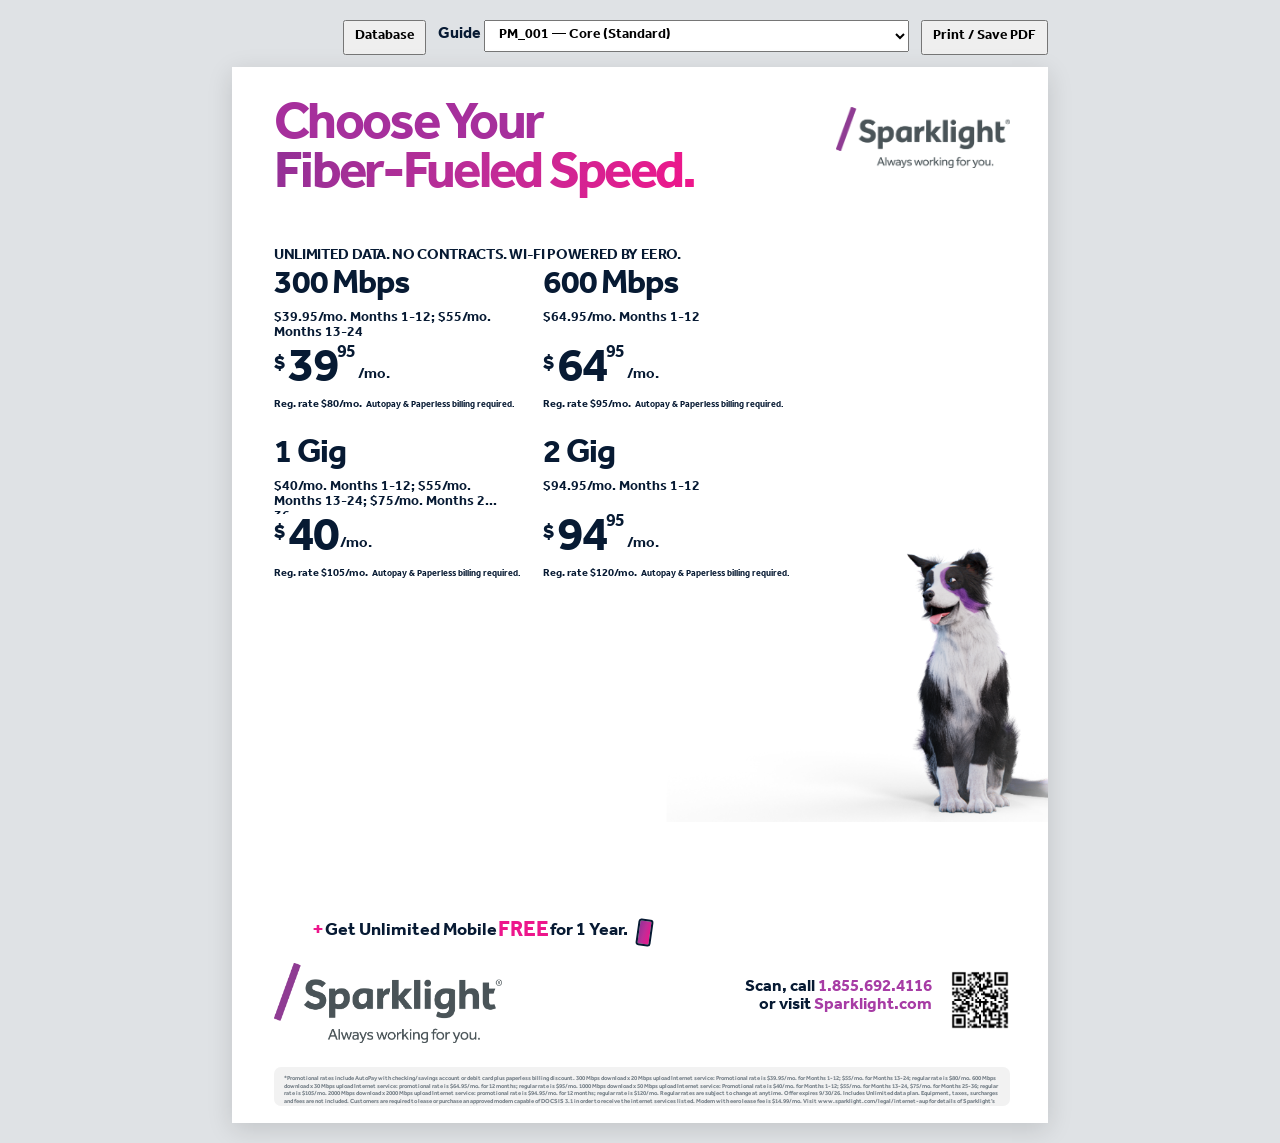
==== index.html @ 5d235cc8 "Add files via upload" ====
<!doctype html>
<html lang="en">
<head>
  <meta charset="utf-8">
  <meta name="viewport" content="width=device-width,initial-scale=1">
  <title>IPPGOnline</title>
  <link rel="stylesheet" href="styles.css">
</head>
<body>
<main class="ippg-workspace">
  <div class="ippg-toolbar no-print">
    <button id="databaseBtn" type="button">Database</button>
    <label>Guide <select id="guideSelect"></select></label>
    <button id="printBtn" type="button">Print / Save PDF</button>
  </div>
  <aside id="databasePanel" class="ippg-db-panel no-print" hidden>
    <div class="ippg-db-head"><div><strong>Personaville Database</strong><span id="dbSource"></span></div><button id="dbClose" type="button">×</button></div>
    <div class="ippg-db-filters">
      <input id="dbSearch" type="search" placeholder="Search persona, rate card, pricing set, modifier...">
      <select id="dbLifecycle"><option value="">All lifecycle</option><option>Current</option><option>Scheduled</option></select>
      <select id="dbPricing"><option value="">All pricing sets</option></select>
    </div>
    <div id="dbCount" class="ippg-db-count"></div>
    <div id="dbRows" class="ippg-db-rows"></div>
  </aside>

  <article class="ippg-sheet" id="sheet">
    <header class="ippg-masthead">
      <h1 id="headline" class="ippg-headline"></h1>
      <img class="ippg-top-logo ippg-asset" data-asset="logo" alt="Sparklight">
      <div class="ippg-reasons" id="reasons"></div>
    </header>

    <section class="ippg-content">
      <div class="ippg-plans" id="plans"></div>
      <img class="ippg-dog ippg-asset" data-asset="dog" alt="">
    </section>

    <section class="ippg-offers">
      <img id="eeroPromo" class="ippg-eero ippg-asset" data-asset="eeroPromo"
           alt="Free eero Plus for 3 months when you choose a Gig plan.">
      <div id="mobilePromo" class="ippg-mobile-callout" aria-label="Get Unlimited Mobile FREE for 1 Year">
        <span class="ippg-mobile-plus">+</span><span>Get Unlimited Mobile </span><strong>FREE</strong><span> for 1 Year.</span>
        <span class="ippg-phone" aria-hidden="true"></span>
      </div>
    </section>

    <footer class="ippg-footer">
      <img class="ippg-footer-logo ippg-asset" data-asset="logo" alt="Sparklight">
      <div class="ippg-contact">Scan, call <strong>1.855.692.4116</strong><br>or visit <strong>Sparklight.com</strong></div>
      <img class="ippg-qr ippg-asset" data-asset="qr" alt="QR code">
      <div class="ippg-legal" id="legal"></div>
    </footer>
  </article>
</main>
<script src="app.js"></script>
</body>
</html>
---- styles.css ----
@font-face{font-family:Effra;src:url("./assets/fonts/Effra Bold.ttf") format("truetype");font-weight:700 900;font-style:normal;font-display:swap}

:root{--navy:#071a33;--purple:#9b319e;--pink:#ed168c;--grad:linear-gradient(100deg,#933096 0%,#be2d98 48%,#ef168b 100%)}
html,body{margin:0}
body{background:#dfe2e5;color:var(--navy);font-family:Effra,Arial,sans-serif}
.ippg-workspace,.ippg-workspace *{box-sizing:border-box}
.ippg-workspace{padding:20px}
.ippg-toolbar{width:min(8.5in,calc(100vw - 40px));margin:0 auto 12px;display:flex;gap:12px;justify-content:flex-end}
.ippg-toolbar button,.ippg-toolbar select{font:700 14px Effra,Arial,sans-serif;padding:7px 10px}

.ippg-sheet{position:relative;width:8.5in;height:11in;margin:0 auto;background:#fff;overflow:hidden;box-shadow:0 6px 24px #0002}
.ippg-sheet img.ippg-asset{display:block;max-width:none!important;max-height:none!important;margin:0!important;padding:0!important;border:0!important}

.ippg-masthead{position:absolute;left:42px;right:38px;top:39px;height:158px;z-index:20}
.ippg-headline{margin:0!important;padding:0!important;width:540px!important;font:900 53px/.92 Effra,"Arial Black",Arial,sans-serif!important;letter-spacing:-2.7px!important;color:#a62f9c!important}
.ippg-headline span{background:var(--grad);-webkit-background-clip:text;background-clip:text;color:transparent}
.ippg-top-logo{position:absolute!important;right:0!important;top:1px!important;width:174px!important;height:auto!important;object-fit:contain!important}
.ippg-reasons{position:absolute;left:0;bottom:0;font:900 15px/1 Effra,Arial,sans-serif;letter-spacing:-.35px;color:var(--navy);white-space:nowrap}
.ippg-reasons .equipment{background:var(--grad);-webkit-background-clip:text;background-clip:text;color:transparent}

.ippg-content{position:absolute;left:42px;right:0;top:205px;height:545px}
.ippg-plans{position:relative;z-index:5;width:500px;display:grid;grid-template-columns:235px 235px;column-gap:34px;row-gap:24px}
.ippg-plan{position:relative;min-width:0;border:0!important;background:transparent!important;box-shadow:none!important}
.ippg-plan.promo{height:190px}
.ippg-plan.standard{height:145px}
.ippg-ribbon{display:flex;align-items:center;justify-content:center;width:162px;height:32px;padding:0 12px;border-radius:0 0 11px 0;background:#9a3a9e;color:#fff;font:900 14px/1 Effra,Arial,sans-serif}
.ippg-speed{margin:9px 0 0!important;padding:0!important;font:900 42px/.94 Effra,"Arial Black",Arial,sans-serif!important;letter-spacing:-1.8px!important;color:var(--navy)!important}
.ippg-standard .ippg-speed{font-size:34px!important;letter-spacing:-1.2px!important;margin-top:0!important}
.ippg-description{margin:8px 0 0!important;padding:0!important;width:225px;height:33px;overflow:hidden;font:700 14px/1.08 Effra,Arial,sans-serif;display:-webkit-box;-webkit-line-clamp:2;-webkit-box-orient:vertical}
.ippg-price{display:flex!important;align-items:flex-start!important;margin:9px 0 0!important;padding:0!important;white-space:nowrap;color:var(--pink);font-family:Effra,Arial,sans-serif;font-weight:900;line-height:1}
.ippg-currency{font-size:26px;line-height:1;margin:1px 3px 0 0}
.ippg-dollars{font-size:69px;letter-spacing:-4px;line-height:.80}
.ippg-suffix{font-size:17px;line-height:1;margin:24px 0 0 5px}
.ippg-asterisk{font-size:17px}
.ippg-term{margin:3px 0 0 38px;color:var(--pink);font:900 14px/1 Effra,Arial,sans-serif}
.ippg-support{margin-top:6px;font:900 11px/1.13 Effra,Arial,sans-serif;color:var(--navy);white-space:nowrap}
.ippg-billing{display:inline;margin-left:4px;font-size:9px;font-weight:900}
.ippg-standard .ippg-price{color:var(--navy);margin-top:8px!important}
.ippg-standard .ippg-currency{font-size:21px;margin-top:2px}
.ippg-standard .ippg-dollars{font-size:49px;letter-spacing:-2.5px}
.ippg-cents{font-size:18px;line-height:1;position:relative;top:-8px;letter-spacing:-1px}
.ippg-standard .ippg-suffix{font-size:15px;margin-top:15px;margin-left:3px}
.ippg-standard .ippg-support{margin-top:8px;font-size:11px}
.ippg-standard .ippg-billing{font-size:9px}

.ippg-dog{position:absolute!important;z-index:2!important;right:0!important;bottom:-5px!important;width:430px!important;height:auto!important;object-fit:contain!important}

.ippg-offers{position:absolute;left:42px;right:38px;top:747px;height:130px;z-index:12}
.ippg-eero{position:absolute!important;left:115px!important;top:0!important;width:250px!important;height:108px!important;object-fit:contain!important;object-position:center!important}
.ippg-mobile-callout{position:absolute;left:38px;top:104px;height:28px;display:flex;align-items:center;gap:1px;font:900 18px/1 Effra,Arial,sans-serif;color:var(--navy);white-space:nowrap}
.ippg-mobile-callout strong,.ippg-mobile-plus{color:var(--pink);font-size:22px;font-weight:900}
.ippg-phone{display:inline-block;width:15px;height:27px;margin-left:8px;border:2px solid var(--navy);border-radius:3px;transform:rotate(8deg);background:var(--grad)}

.ippg-footer{position:absolute!important;left:42px!important;right:38px!important;bottom:17px!important;height:144px!important;z-index:30!important}
.ippg-footer-logo{position:absolute!important;left:0!important;top:1px!important;width:228px!important;height:auto!important;object-fit:contain!important}
.ippg-contact{position:absolute;right:78px;top:18px;width:255px;text-align:right;font:700 17px/1.04 Effra,Arial,sans-serif;color:var(--navy)}
.ippg-contact strong{color:#a73ca5;font-weight:900}
.ippg-qr{position:absolute!important;right:0!important;top:8px!important;width:60px!important;height:60px!important;object-fit:cover!important}
.ippg-legal{position:absolute;left:0;right:0;bottom:0;height:39px;overflow:hidden;border-radius:7px;background:#f2f2f2;padding:9px 10px;font:700 6.3px/1.2 Effra,Arial,sans-serif;color:#78828a}
.ippg-asset.missing{display:none!important}


.ippg-db-panel{position:fixed;z-index:9999;top:18px;left:18px;width:430px;max-height:calc(100vh - 36px);display:flex;flex-direction:column;background:#fff;border:1px solid #d9dbe0;border-radius:14px;box-shadow:0 18px 55px #0003;color:#071a33;font-family:Arial,sans-serif;overflow:hidden}
.ippg-db-panel[hidden]{display:none!important}.ippg-db-head{display:flex;justify-content:space-between;align-items:center;padding:15px 16px 11px;border-bottom:1px solid #e6e7ea}.ippg-db-head strong{display:block;font-size:18px}.ippg-db-head span{display:block;margin-top:3px;font-size:10px;color:#69717a}.ippg-db-head button{border:0;background:none;font-size:25px;cursor:pointer}
.ippg-db-filters{display:grid;grid-template-columns:1fr 118px;gap:7px;padding:10px 12px;background:#f6f6f8}.ippg-db-filters input{grid-column:1/-1}.ippg-db-filters input,.ippg-db-filters select{min-width:0;border:1px solid #cfd3d8;border-radius:7px;background:#fff;padding:8px;font:12px Arial,sans-serif}.ippg-db-count{padding:8px 12px 4px;font:700 11px Arial,sans-serif;color:#6a7179}.ippg-db-rows{overflow:auto;padding:6px 9px 10px;min-height:250px}.ippg-db-card{width:100%;text-align:left;border:1px solid #e0e2e5;border-radius:9px;background:#fff;padding:9px 10px;margin-bottom:6px;cursor:pointer}.ippg-db-card:hover,.ippg-db-card.active{border-color:#9a319e;background:#fdf9fd}.ippg-db-card.active{box-shadow:inset 3px 0 #9a319e}.ippg-db-title{font:700 13px Arial,sans-serif}.ippg-db-meta{margin-top:3px;font:11px/1.35 Arial,sans-serif;color:#68717a}.ippg-db-tags{display:flex;gap:4px;flex-wrap:wrap;margin-top:6px}.ippg-db-tag{padding:3px 6px;border-radius:99px;background:#f0e7f1;color:#7e3483;font:700 9px Arial,sans-serif}.ippg-db-tag.life{background:#eef1f5;color:#435269}

@media print{
  @page{size:8.5in 11in;margin:0}
  html,body{width:8.5in!important;height:11in!important;margin:0!important;padding:0!important;background:#fff!important}
  .no-print{display:none!important}
  .ippg-workspace{width:8.5in!important;height:11in!important;padding:0!important;margin:0!important}
  .ippg-sheet{width:8.5in!important;height:11in!important;margin:0!important;box-shadow:none!important;overflow:hidden!important;break-inside:avoid!important;page-break-inside:avoid!important;break-after:avoid!important;page-break-after:avoid!important}
}
@media screen and (max-width:850px){.ippg-workspace{padding:4px}}
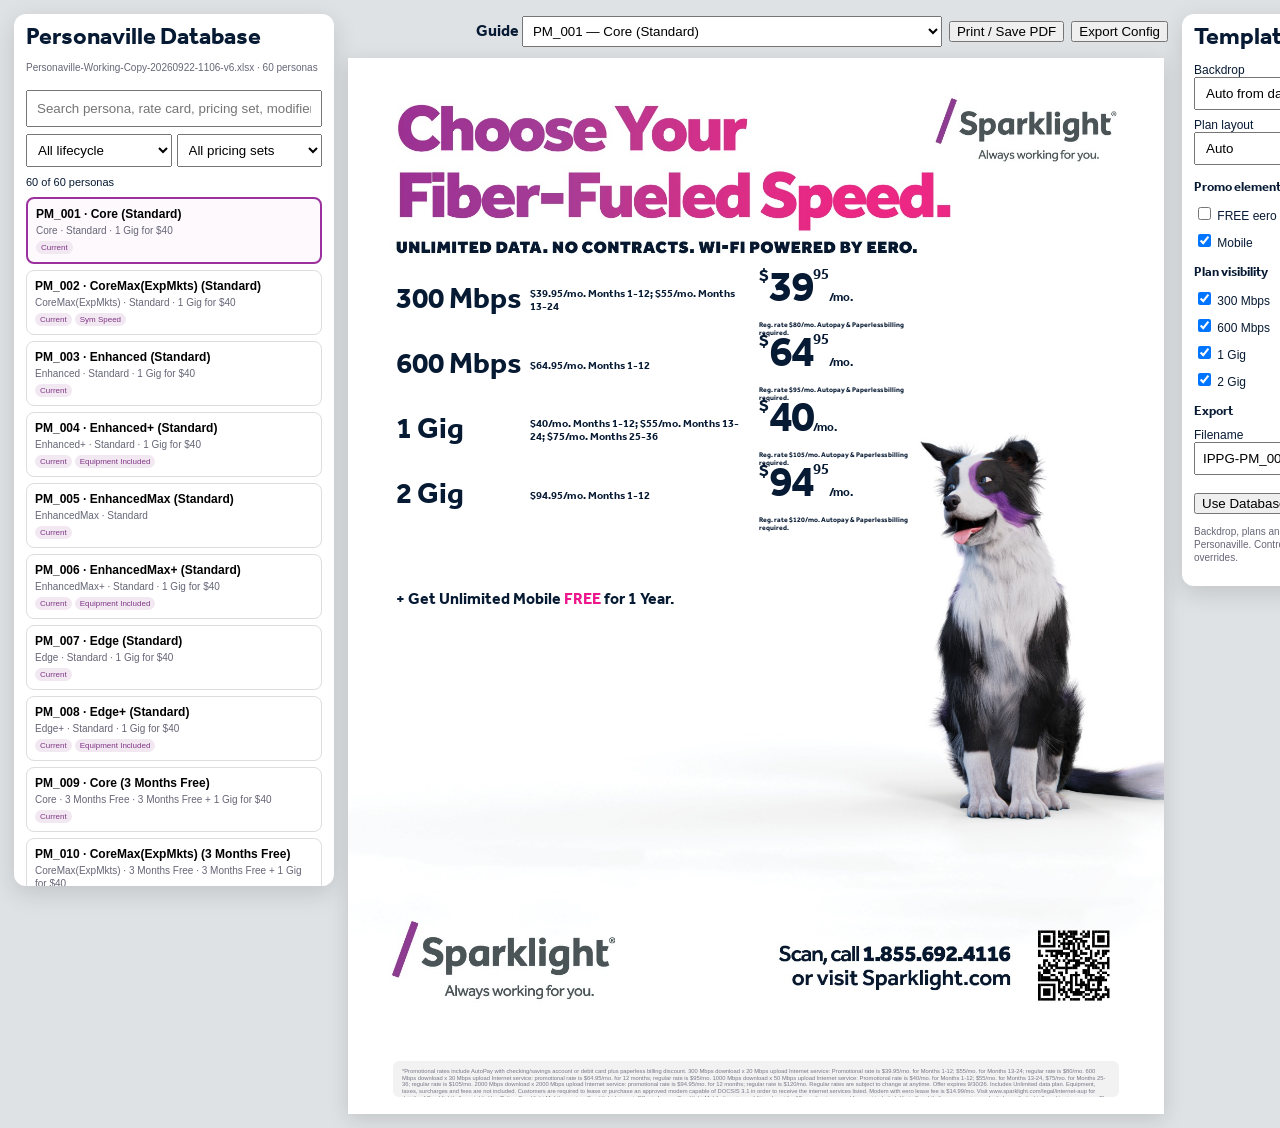
==== commit df6cd71a: "Add files via upload" ====
--- a/index.html
+++ b/index.html
@@ -1,58 +1,7 @@
-<!doctype html>
-<html lang="en">
-<head>
-  <meta charset="utf-8">
-  <meta name="viewport" content="width=device-width,initial-scale=1">
-  <title>IPPGOnline</title>
-  <link rel="stylesheet" href="styles.css">
-</head>
-<body>
-<main class="ippg-workspace">
-  <div class="ippg-toolbar no-print">
-    <button id="databaseBtn" type="button">Database</button>
-    <label>Guide <select id="guideSelect"></select></label>
-    <button id="printBtn" type="button">Print / Save PDF</button>
-  </div>
-  <aside id="databasePanel" class="ippg-db-panel no-print" hidden>
-    <div class="ippg-db-head"><div><strong>Personaville Database</strong><span id="dbSource"></span></div><button id="dbClose" type="button">×</button></div>
-    <div class="ippg-db-filters">
-      <input id="dbSearch" type="search" placeholder="Search persona, rate card, pricing set, modifier...">
-      <select id="dbLifecycle"><option value="">All lifecycle</option><option>Current</option><option>Scheduled</option></select>
-      <select id="dbPricing"><option value="">All pricing sets</option></select>
-    </div>
-    <div id="dbCount" class="ippg-db-count"></div>
-    <div id="dbRows" class="ippg-db-rows"></div>
-  </aside>
-
-  <article class="ippg-sheet" id="sheet">
-    <header class="ippg-masthead">
-      <h1 id="headline" class="ippg-headline"></h1>
-      <img class="ippg-top-logo ippg-asset" data-asset="logo" alt="Sparklight">
-      <div class="ippg-reasons" id="reasons"></div>
-    </header>
-
-    <section class="ippg-content">
-      <div class="ippg-plans" id="plans"></div>
-      <img class="ippg-dog ippg-asset" data-asset="dog" alt="">
-    </section>
-
-    <section class="ippg-offers">
-      <img id="eeroPromo" class="ippg-eero ippg-asset" data-asset="eeroPromo"
-           alt="Free eero Plus for 3 months when you choose a Gig plan.">
-      <div id="mobilePromo" class="ippg-mobile-callout" aria-label="Get Unlimited Mobile FREE for 1 Year">
-        <span class="ippg-mobile-plus">+</span><span>Get Unlimited Mobile </span><strong>FREE</strong><span> for 1 Year.</span>
-        <span class="ippg-phone" aria-hidden="true"></span>
-      </div>
-    </section>
-
-    <footer class="ippg-footer">
-      <img class="ippg-footer-logo ippg-asset" data-asset="logo" alt="Sparklight">
-      <div class="ippg-contact">Scan, call <strong>1.855.692.4116</strong><br>or visit <strong>Sparklight.com</strong></div>
-      <img class="ippg-qr ippg-asset" data-asset="qr" alt="QR code">
-      <div class="ippg-legal" id="legal"></div>
-    </footer>
-  </article>
-</main>
-<script src="app.js"></script>
-</body>
-</html>
+<!doctype html><html><head><meta charset="utf-8"><meta name="viewport" content="width=device-width,initial-scale=1"><title>IPPGOnline Builder</title><link rel="stylesheet" href="styles.css"></head><body>
+<div class="app">
+<aside class="db no-print"><h2>Personaville Database</h2><small id="source"></small><input id="search" placeholder="Search persona, rate card, pricing set, modifier..."><div class="filters"><select id="life"><option value="">All lifecycle</option><option>Current</option><option>Scheduled</option></select><select id="pricing"><option value="">All pricing sets</option></select></div><div id="count"></div><div id="rows"></div></aside>
+<main><div class="toolbar no-print"><label>Guide <select id="guide"></select></label><button id="exportPdf">Print / Save PDF</button><button id="exportJson">Export Config</button></div>
+<article class="sheet"><img id="backdrop" class="backdrop" alt=""><div class="overlay"><section id="plans" class="plans"></section><section id="promoZone" class="promo-zone"><div id="eero" class="eero"><div class="free">FREE</div><div class="ename">eero Plus</div><div class="eterm">for 3 months</div><div class="equal">when you choose a Gig plan.</div></div><div id="mobile" class="mobile">+ Get Unlimited Mobile <b>FREE</b> for 1 Year.</div></section><div id="legal" class="legal"></div></div></article></main>
+<aside class="builder no-print"><h2>Template Builder</h2><label>Backdrop<select id="backdropMode"><option value="auto">Auto from database</option><option value="fiberFueled">Fiber-Fueled</option><option value="fiberFueledEquip">Fiber-Fueled + Equipment</option><option value="fiberInternet">Fiber Internet</option><option value="fiberInternetEquip">Fiber Internet + Equipment</option></select></label><label>Plan layout<select id="layout"><option value="auto">Auto</option><option value="2">2 Speeds</option><option value="3">3 Speeds</option><option value="4">4 Speeds</option></select></label><h3>Promo elements</h3><label><input id="teero" type="checkbox"> FREE eero Plus</label><label><input id="tmobile" type="checkbox" checked> Mobile</label><h3>Plan visibility</h3><div id="ptoggles"></div><h3>Export</h3><label>Filename<input id="filename"></label><button id="reset">Use Database Defaults</button><p class="note">Backdrop, plans and legal default from Personaville. Controls are preview/export overrides.</p></aside>
+</div><script src="app.js"></script></body></html>
--- a/styles.css
+++ b/styles.css
@@ -1,74 +1 @@
-@font-face{font-family:Effra;src:url("./assets/fonts/Effra Bold.ttf") format("truetype");font-weight:700 900;font-style:normal;font-display:swap}
-
-:root{--navy:#071a33;--purple:#9b319e;--pink:#ed168c;--grad:linear-gradient(100deg,#933096 0%,#be2d98 48%,#ef168b 100%)}
-html,body{margin:0}
-body{background:#dfe2e5;color:var(--navy);font-family:Effra,Arial,sans-serif}
-.ippg-workspace,.ippg-workspace *{box-sizing:border-box}
-.ippg-workspace{padding:20px}
-.ippg-toolbar{width:min(8.5in,calc(100vw - 40px));margin:0 auto 12px;display:flex;gap:12px;justify-content:flex-end}
-.ippg-toolbar button,.ippg-toolbar select{font:700 14px Effra,Arial,sans-serif;padding:7px 10px}
-
-.ippg-sheet{position:relative;width:8.5in;height:11in;margin:0 auto;background:#fff;overflow:hidden;box-shadow:0 6px 24px #0002}
-.ippg-sheet img.ippg-asset{display:block;max-width:none!important;max-height:none!important;margin:0!important;padding:0!important;border:0!important}
-
-.ippg-masthead{position:absolute;left:42px;right:38px;top:39px;height:158px;z-index:20}
-.ippg-headline{margin:0!important;padding:0!important;width:540px!important;font:900 53px/.92 Effra,"Arial Black",Arial,sans-serif!important;letter-spacing:-2.7px!important;color:#a62f9c!important}
-.ippg-headline span{background:var(--grad);-webkit-background-clip:text;background-clip:text;color:transparent}
-.ippg-top-logo{position:absolute!important;right:0!important;top:1px!important;width:174px!important;height:auto!important;object-fit:contain!important}
-.ippg-reasons{position:absolute;left:0;bottom:0;font:900 15px/1 Effra,Arial,sans-serif;letter-spacing:-.35px;color:var(--navy);white-space:nowrap}
-.ippg-reasons .equipment{background:var(--grad);-webkit-background-clip:text;background-clip:text;color:transparent}
-
-.ippg-content{position:absolute;left:42px;right:0;top:205px;height:545px}
-.ippg-plans{position:relative;z-index:5;width:500px;display:grid;grid-template-columns:235px 235px;column-gap:34px;row-gap:24px}
-.ippg-plan{position:relative;min-width:0;border:0!important;background:transparent!important;box-shadow:none!important}
-.ippg-plan.promo{height:190px}
-.ippg-plan.standard{height:145px}
-.ippg-ribbon{display:flex;align-items:center;justify-content:center;width:162px;height:32px;padding:0 12px;border-radius:0 0 11px 0;background:#9a3a9e;color:#fff;font:900 14px/1 Effra,Arial,sans-serif}
-.ippg-speed{margin:9px 0 0!important;padding:0!important;font:900 42px/.94 Effra,"Arial Black",Arial,sans-serif!important;letter-spacing:-1.8px!important;color:var(--navy)!important}
-.ippg-standard .ippg-speed{font-size:34px!important;letter-spacing:-1.2px!important;margin-top:0!important}
-.ippg-description{margin:8px 0 0!important;padding:0!important;width:225px;height:33px;overflow:hidden;font:700 14px/1.08 Effra,Arial,sans-serif;display:-webkit-box;-webkit-line-clamp:2;-webkit-box-orient:vertical}
-.ippg-price{display:flex!important;align-items:flex-start!important;margin:9px 0 0!important;padding:0!important;white-space:nowrap;color:var(--pink);font-family:Effra,Arial,sans-serif;font-weight:900;line-height:1}
-.ippg-currency{font-size:26px;line-height:1;margin:1px 3px 0 0}
-.ippg-dollars{font-size:69px;letter-spacing:-4px;line-height:.80}
-.ippg-suffix{font-size:17px;line-height:1;margin:24px 0 0 5px}
-.ippg-asterisk{font-size:17px}
-.ippg-term{margin:3px 0 0 38px;color:var(--pink);font:900 14px/1 Effra,Arial,sans-serif}
-.ippg-support{margin-top:6px;font:900 11px/1.13 Effra,Arial,sans-serif;color:var(--navy);white-space:nowrap}
-.ippg-billing{display:inline;margin-left:4px;font-size:9px;font-weight:900}
-.ippg-standard .ippg-price{color:var(--navy);margin-top:8px!important}
-.ippg-standard .ippg-currency{font-size:21px;margin-top:2px}
-.ippg-standard .ippg-dollars{font-size:49px;letter-spacing:-2.5px}
-.ippg-cents{font-size:18px;line-height:1;position:relative;top:-8px;letter-spacing:-1px}
-.ippg-standard .ippg-suffix{font-size:15px;margin-top:15px;margin-left:3px}
-.ippg-standard .ippg-support{margin-top:8px;font-size:11px}
-.ippg-standard .ippg-billing{font-size:9px}
-
-.ippg-dog{position:absolute!important;z-index:2!important;right:0!important;bottom:-5px!important;width:430px!important;height:auto!important;object-fit:contain!important}
-
-.ippg-offers{position:absolute;left:42px;right:38px;top:747px;height:130px;z-index:12}
-.ippg-eero{position:absolute!important;left:115px!important;top:0!important;width:250px!important;height:108px!important;object-fit:contain!important;object-position:center!important}
-.ippg-mobile-callout{position:absolute;left:38px;top:104px;height:28px;display:flex;align-items:center;gap:1px;font:900 18px/1 Effra,Arial,sans-serif;color:var(--navy);white-space:nowrap}
-.ippg-mobile-callout strong,.ippg-mobile-plus{color:var(--pink);font-size:22px;font-weight:900}
-.ippg-phone{display:inline-block;width:15px;height:27px;margin-left:8px;border:2px solid var(--navy);border-radius:3px;transform:rotate(8deg);background:var(--grad)}
-
-.ippg-footer{position:absolute!important;left:42px!important;right:38px!important;bottom:17px!important;height:144px!important;z-index:30!important}
-.ippg-footer-logo{position:absolute!important;left:0!important;top:1px!important;width:228px!important;height:auto!important;object-fit:contain!important}
-.ippg-contact{position:absolute;right:78px;top:18px;width:255px;text-align:right;font:700 17px/1.04 Effra,Arial,sans-serif;color:var(--navy)}
-.ippg-contact strong{color:#a73ca5;font-weight:900}
-.ippg-qr{position:absolute!important;right:0!important;top:8px!important;width:60px!important;height:60px!important;object-fit:cover!important}
-.ippg-legal{position:absolute;left:0;right:0;bottom:0;height:39px;overflow:hidden;border-radius:7px;background:#f2f2f2;padding:9px 10px;font:700 6.3px/1.2 Effra,Arial,sans-serif;color:#78828a}
-.ippg-asset.missing{display:none!important}
-
-
-.ippg-db-panel{position:fixed;z-index:9999;top:18px;left:18px;width:430px;max-height:calc(100vh - 36px);display:flex;flex-direction:column;background:#fff;border:1px solid #d9dbe0;border-radius:14px;box-shadow:0 18px 55px #0003;color:#071a33;font-family:Arial,sans-serif;overflow:hidden}
-.ippg-db-panel[hidden]{display:none!important}.ippg-db-head{display:flex;justify-content:space-between;align-items:center;padding:15px 16px 11px;border-bottom:1px solid #e6e7ea}.ippg-db-head strong{display:block;font-size:18px}.ippg-db-head span{display:block;margin-top:3px;font-size:10px;color:#69717a}.ippg-db-head button{border:0;background:none;font-size:25px;cursor:pointer}
-.ippg-db-filters{display:grid;grid-template-columns:1fr 118px;gap:7px;padding:10px 12px;background:#f6f6f8}.ippg-db-filters input{grid-column:1/-1}.ippg-db-filters input,.ippg-db-filters select{min-width:0;border:1px solid #cfd3d8;border-radius:7px;background:#fff;padding:8px;font:12px Arial,sans-serif}.ippg-db-count{padding:8px 12px 4px;font:700 11px Arial,sans-serif;color:#6a7179}.ippg-db-rows{overflow:auto;padding:6px 9px 10px;min-height:250px}.ippg-db-card{width:100%;text-align:left;border:1px solid #e0e2e5;border-radius:9px;background:#fff;padding:9px 10px;margin-bottom:6px;cursor:pointer}.ippg-db-card:hover,.ippg-db-card.active{border-color:#9a319e;background:#fdf9fd}.ippg-db-card.active{box-shadow:inset 3px 0 #9a319e}.ippg-db-title{font:700 13px Arial,sans-serif}.ippg-db-meta{margin-top:3px;font:11px/1.35 Arial,sans-serif;color:#68717a}.ippg-db-tags{display:flex;gap:4px;flex-wrap:wrap;margin-top:6px}.ippg-db-tag{padding:3px 6px;border-radius:99px;background:#f0e7f1;color:#7e3483;font:700 9px Arial,sans-serif}.ippg-db-tag.life{background:#eef1f5;color:#435269}
-
-@media print{
-  @page{size:8.5in 11in;margin:0}
-  html,body{width:8.5in!important;height:11in!important;margin:0!important;padding:0!important;background:#fff!important}
-  .no-print{display:none!important}
-  .ippg-workspace{width:8.5in!important;height:11in!important;padding:0!important;margin:0!important}
-  .ippg-sheet{width:8.5in!important;height:11in!important;margin:0!important;box-shadow:none!important;overflow:hidden!important;break-inside:avoid!important;page-break-inside:avoid!important;break-after:avoid!important;page-break-after:avoid!important}
-}
-@media screen and (max-width:850px){.ippg-workspace{padding:4px}}
+@font-face{font-family:Effra;src:url("./assets/fonts/Effra Bold.ttf")}*{box-sizing:border-box}body{margin:0;background:#dfe2e5;color:#071a33;font-family:Effra,Arial}.app{display:grid;grid-template-columns:320px 820px 235px;gap:14px;padding:14px;align-items:start}.db,.builder{background:#fff;border-radius:12px;padding:12px;position:sticky;top:14px;max-height:calc(100vh - 28px);overflow:auto;box-shadow:0 7px 25px #0002}.db h2,.builder h2{margin:0 0 4px}.db small{font:10px Arial;color:#667}.db>input{width:100%;padding:9px;margin:12px 0 7px}.filters{display:grid;grid-template-columns:1fr 1fr;gap:5px}.filters select,.builder select,.builder input[type=text],.builder #filename{width:100%;padding:7px}.db #count{font:11px Arial;margin:9px 0}.card{width:100%;text-align:left;background:#fff;border:1px solid #ddd;border-radius:8px;padding:8px;margin-bottom:6px}.card.active{border:2px solid #9b319e;background:#fdf9fd}.title{font:bold 12px Arial}.meta{font:10px/1.3 Arial;color:#667;margin-top:3px}.tag{display:inline-block;background:#f1e8f2;color:#823786;border-radius:10px;padding:2px 5px;font:8px Arial;margin:4px 3px 0 0}.toolbar{height:34px;display:flex;justify-content:flex-end;gap:7px;margin-bottom:10px;align-items:center}.toolbar select{width:420px;padding:6px}.sheet{position:relative;width:8.5in;height:11in;background:#fff;overflow:hidden;box-shadow:0 5px 20px #0002}.backdrop{position:absolute;inset:0;width:100%;height:100%;object-fit:fill}.overlay{position:absolute;inset:0}.plans{position:absolute;left:48px;top:210px;width:520px}.plan{display:grid;grid-template-columns:125px 220px 150px;gap:9px;align-items:center}.layout2 .plan{height:104px}.layout3 .plan{height:80px}.layout4 .plan{height:65px}.speed{font-size:30px;line-height:.95}.schedule{font-size:11px;line-height:1.15;max-height:42px;overflow:hidden}.price{white-space:nowrap}.currency{font-size:18px;vertical-align:top}.dollars{font-size:44px;letter-spacing:-2px}.cents{font-size:15px;vertical-align:top}.per{font-size:12px}.support{font-size:7px;line-height:1.12;margin-top:2px}.promo-zone{position:absolute;left:48px;top:525px;width:500px}.eero{width:250px;height:98px;border:2px solid #9b319e;border-radius:16px;padding:10px 14px;background:#fff;position:relative}.free{position:absolute;right:14px;font-size:24px;color:#ed168c}.ename{font-size:26px}.eterm{font-size:17px}.equal{display:inline-block;background:linear-gradient(100deg,#933096,#ef168b);color:#fff;border-radius:12px;padding:4px 7px;margin-top:7px;font-size:10px}.mobile{margin-top:9px;font-size:16px}.mobile b{color:#ed168c}.legal{position:absolute;left:45px;right:45px;bottom:17px;height:36px;overflow:hidden;background:#f2f2f2;border-radius:6px;padding:7px 9px;font:5.8px/1.15 Arial;color:#778}.builder label{display:block;font:12px Arial;margin:8px 0}.builder h3{font-size:13px;margin:16px 0 5px}.builder button{margin-top:10px}.note{font:10px/1.3 Arial;color:#667}@media print{@page{size:8.5in 11in;margin:0}.no-print{display:none!important}body,.app,main{margin:0!important;padding:0!important;display:block!important;background:#fff!important}.sheet{margin:0!important;box-shadow:none!important}}
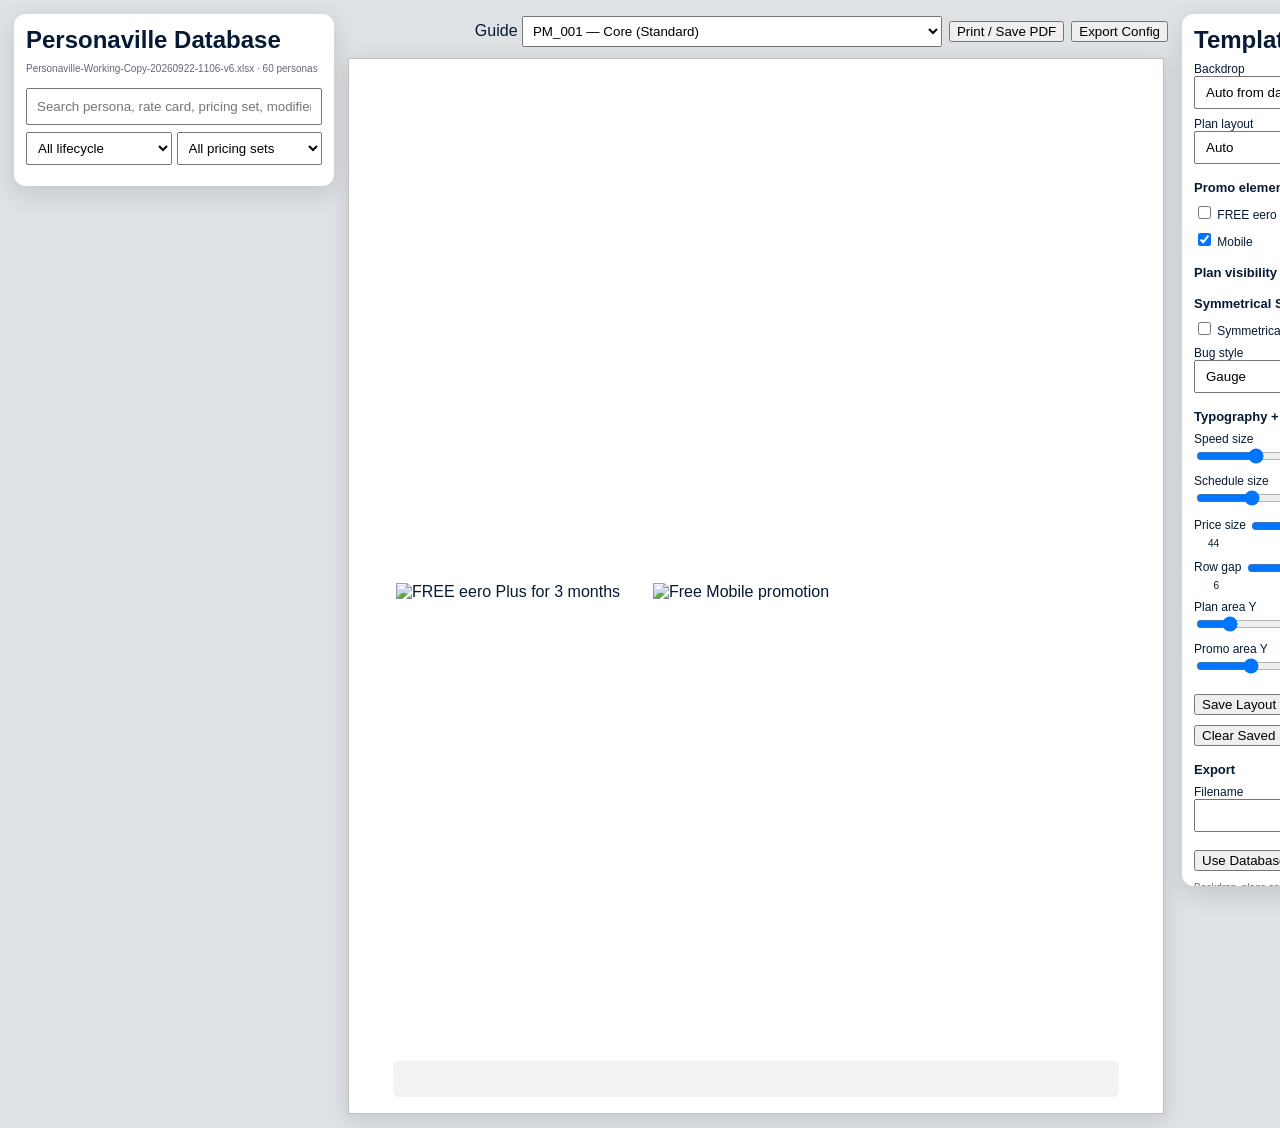
==== commit 7902f524: "Add files via upload" ====
--- a/index.html
+++ b/index.html
@@ -2,6 +2,31 @@
 <div class="app">
 <aside class="db no-print"><h2>Personaville Database</h2><small id="source"></small><input id="search" placeholder="Search persona, rate card, pricing set, modifier..."><div class="filters"><select id="life"><option value="">All lifecycle</option><option>Current</option><option>Scheduled</option></select><select id="pricing"><option value="">All pricing sets</option></select></div><div id="count"></div><div id="rows"></div></aside>
 <main><div class="toolbar no-print"><label>Guide <select id="guide"></select></label><button id="exportPdf">Print / Save PDF</button><button id="exportJson">Export Config</button></div>
-<article class="sheet"><img id="backdrop" class="backdrop" alt=""><div class="overlay"><section id="plans" class="plans"></section><section id="promoZone" class="promo-zone"><div id="eero" class="eero"><div class="free">FREE</div><div class="ename">eero Plus</div><div class="eterm">for 3 months</div><div class="equal">when you choose a Gig plan.</div></div><div id="mobile" class="mobile">+ Get Unlimited Mobile <b>FREE</b> for 1 Year.</div></section><div id="legal" class="legal"></div></div></article></main>
-<aside class="builder no-print"><h2>Template Builder</h2><label>Backdrop<select id="backdropMode"><option value="auto">Auto from database</option><option value="fiberFueled">Fiber-Fueled</option><option value="fiberFueledEquip">Fiber-Fueled + Equipment</option><option value="fiberInternet">Fiber Internet</option><option value="fiberInternetEquip">Fiber Internet + Equipment</option></select></label><label>Plan layout<select id="layout"><option value="auto">Auto</option><option value="2">2 Speeds</option><option value="3">3 Speeds</option><option value="4">4 Speeds</option></select></label><h3>Promo elements</h3><label><input id="teero" type="checkbox"> FREE eero Plus</label><label><input id="tmobile" type="checkbox" checked> Mobile</label><h3>Plan visibility</h3><div id="ptoggles"></div><h3>Export</h3><label>Filename<input id="filename"></label><button id="reset">Use Database Defaults</button><p class="note">Backdrop, plans and legal default from Personaville. Controls are preview/export overrides.</p></aside>
+<article class="sheet"><img id="backdrop" class="backdrop" alt=""><div class="overlay"><section id="plans" class="plans"></section><section id="promoZone" class="promo-zone">
+<img id="eero" class="promo-img eero-img" src="./assets/SPK-_0001_persona-3MFree.png" alt="FREE eero Plus for 3 months">
+<img id="mobile" class="promo-img mobile-img" src="./assets/Plus_Free_Mobile.png" alt="Free Mobile promotion">
+</section><div id="legal" class="legal"></div></div></article></main>
+<aside class="builder no-print"><h2>Template Builder</h2><label>Backdrop<select id="backdropMode">
+<option value="auto">Auto from database</option>
+<option value="fiberFueled">Fiber-Fueled</option>
+<option value="fiberFueledEquip">Fiber-Fueled + Equipment</option>
+<option value="fiberInternet">Fiber Internet</option>
+<option value="fiberInternetEquip">Fiber Internet + Equipment</option>
+<option value="fiberFueledSym">Fiber-Fueled + Symmetrical</option>
+<option value="fiberFueledEquipSym">Fiber-Fueled + Equipment + Symmetrical</option>
+<option value="fiberInternetSym">Fiber Internet + Symmetrical</option>
+<option value="fiberInternetEquipSym">Fiber Internet + Equipment + Symmetrical</option>
+</select></label><label>Plan layout<select id="layout"><option value="auto">Auto</option><option value="2">2 Speeds</option><option value="3">3 Speeds</option><option value="4">4 Speeds</option></select></label><h3>Promo elements</h3><label><input id="teero" type="checkbox"> FREE eero Plus</label><label><input id="tmobile" type="checkbox" checked> Mobile</label><h3>Plan visibility</h3><div id="ptoggles"></div><h3>Symmetrical Speed</h3>
+<label><input id="tsym" type="checkbox"> Symmetrical connection</label>
+<label>Bug style<select id="symStyle"><option value="gauge">Gauge</option><option value="arrows">Up / Down</option></select></label>
+<h3>Typography + Spacing</h3>
+<label>Speed size <input id="speedSize" type="range" min="22" max="42" value="30"><output id="speedSizeOut">30</output></label>
+<label>Schedule size <input id="scheduleSize" type="range" min="8" max="16" value="11"><output id="scheduleSizeOut">11</output></label>
+<label>Price size <input id="priceSize" type="range" min="34" max="62" value="44"><output id="priceSizeOut">44</output></label>
+<label>Row gap <input id="rowGap" type="range" min="0" max="22" value="6"><output id="rowGapOut">6</output></label>
+<label>Plan area Y <input id="planY" type="range" min="185" max="310" value="210"><output id="planYOut">210</output></label>
+<label>Promo area Y <input id="promoY" type="range" min="430" max="690" value="525"><output id="promoYOut">525</output></label>
+<button id="savePreset" type="button">Save Layout Preset</button>
+<button id="clearPreset" type="button">Clear Saved Preset</button>
+<h3>Export</h3><label>Filename<input id="filename"></label><button id="reset">Use Database Defaults</button><p class="note">Backdrop, plans and legal default from Personaville. Controls are preview/export overrides.</p></aside>
 </div><script src="app.js"></script></body></html>
--- a/styles.css
+++ b/styles.css
@@ -1 +1,14 @@
-@font-face{font-family:Effra;src:url("./assets/fonts/Effra Bold.ttf")}*{box-sizing:border-box}body{margin:0;background:#dfe2e5;color:#071a33;font-family:Effra,Arial}.app{display:grid;grid-template-columns:320px 820px 235px;gap:14px;padding:14px;align-items:start}.db,.builder{background:#fff;border-radius:12px;padding:12px;position:sticky;top:14px;max-height:calc(100vh - 28px);overflow:auto;box-shadow:0 7px 25px #0002}.db h2,.builder h2{margin:0 0 4px}.db small{font:10px Arial;color:#667}.db>input{width:100%;padding:9px;margin:12px 0 7px}.filters{display:grid;grid-template-columns:1fr 1fr;gap:5px}.filters select,.builder select,.builder input[type=text],.builder #filename{width:100%;padding:7px}.db #count{font:11px Arial;margin:9px 0}.card{width:100%;text-align:left;background:#fff;border:1px solid #ddd;border-radius:8px;padding:8px;margin-bottom:6px}.card.active{border:2px solid #9b319e;background:#fdf9fd}.title{font:bold 12px Arial}.meta{font:10px/1.3 Arial;color:#667;margin-top:3px}.tag{display:inline-block;background:#f1e8f2;color:#823786;border-radius:10px;padding:2px 5px;font:8px Arial;margin:4px 3px 0 0}.toolbar{height:34px;display:flex;justify-content:flex-end;gap:7px;margin-bottom:10px;align-items:center}.toolbar select{width:420px;padding:6px}.sheet{position:relative;width:8.5in;height:11in;background:#fff;overflow:hidden;box-shadow:0 5px 20px #0002}.backdrop{position:absolute;inset:0;width:100%;height:100%;object-fit:fill}.overlay{position:absolute;inset:0}.plans{position:absolute;left:48px;top:210px;width:520px}.plan{display:grid;grid-template-columns:125px 220px 150px;gap:9px;align-items:center}.layout2 .plan{height:104px}.layout3 .plan{height:80px}.layout4 .plan{height:65px}.speed{font-size:30px;line-height:.95}.schedule{font-size:11px;line-height:1.15;max-height:42px;overflow:hidden}.price{white-space:nowrap}.currency{font-size:18px;vertical-align:top}.dollars{font-size:44px;letter-spacing:-2px}.cents{font-size:15px;vertical-align:top}.per{font-size:12px}.support{font-size:7px;line-height:1.12;margin-top:2px}.promo-zone{position:absolute;left:48px;top:525px;width:500px}.eero{width:250px;height:98px;border:2px solid #9b319e;border-radius:16px;padding:10px 14px;background:#fff;position:relative}.free{position:absolute;right:14px;font-size:24px;color:#ed168c}.ename{font-size:26px}.eterm{font-size:17px}.equal{display:inline-block;background:linear-gradient(100deg,#933096,#ef168b);color:#fff;border-radius:12px;padding:4px 7px;margin-top:7px;font-size:10px}.mobile{margin-top:9px;font-size:16px}.mobile b{color:#ed168c}.legal{position:absolute;left:45px;right:45px;bottom:17px;height:36px;overflow:hidden;background:#f2f2f2;border-radius:6px;padding:7px 9px;font:5.8px/1.15 Arial;color:#778}.builder label{display:block;font:12px Arial;margin:8px 0}.builder h3{font-size:13px;margin:16px 0 5px}.builder button{margin-top:10px}.note{font:10px/1.3 Arial;color:#667}@media print{@page{size:8.5in 11in;margin:0}.no-print{display:none!important}body,.app,main{margin:0!important;padding:0!important;display:block!important;background:#fff!important}.sheet{margin:0!important;box-shadow:none!important}}+@font-face{font-family:Effra;src:url("./assets/fonts/Effra Bold.ttf")}*{box-sizing:border-box}body{margin:0;background:#dfe2e5;color:#071a33;font-family:Effra,Arial}.app{display:grid;grid-template-columns:320px 820px 235px;gap:14px;padding:14px;align-items:start}.db,.builder{background:#fff;border-radius:12px;padding:12px;position:sticky;top:14px;max-height:calc(100vh - 28px);overflow:auto;box-shadow:0 7px 25px #0002}.db h2,.builder h2{margin:0 0 4px}.db small{font:10px Arial;color:#667}.db>input{width:100%;padding:9px;margin:12px 0 7px}.filters{display:grid;grid-template-columns:1fr 1fr;gap:5px}.filters select,.builder select,.builder input[type=text],.builder #filename{width:100%;padding:7px}.db #count{font:11px Arial;margin:9px 0}.card{width:100%;text-align:left;background:#fff;border:1px solid #ddd;border-radius:8px;padding:8px;margin-bottom:6px}.card.active{border:2px solid #9b319e;background:#fdf9fd}.title{font:bold 12px Arial}.meta{font:10px/1.3 Arial;color:#667;margin-top:3px}.tag{display:inline-block;background:#f1e8f2;color:#823786;border-radius:10px;padding:2px 5px;font:8px Arial;margin:4px 3px 0 0}.toolbar{height:34px;display:flex;justify-content:flex-end;gap:7px;margin-bottom:10px;align-items:center}.toolbar select{width:420px;padding:6px}.sheet{position:relative;width:8.5in;height:11in;background:#fff;overflow:hidden;box-shadow:0 5px 20px #0002}.backdrop{position:absolute;inset:0;width:100%;height:100%;object-fit:fill}.overlay{position:absolute;inset:0}.plans{position:absolute;left:48px;top:210px;width:520px}.plan{display:grid;grid-template-columns:125px 220px 150px;gap:9px;align-items:center}.layout2 .plan{height:104px}.layout3 .plan{height:80px}.layout4 .plan{height:65px}.speed{font-size:30px;line-height:.95}.schedule{font-size:11px;line-height:1.15;max-height:42px;overflow:hidden}.price{white-space:nowrap}.currency{font-size:18px;vertical-align:top}.dollars{font-size:44px;letter-spacing:-2px}.cents{font-size:15px;vertical-align:top}.per{font-size:12px}.support{font-size:7px;line-height:1.12;margin-top:2px}.promo-zone{position:absolute;left:48px;top:525px;width:500px}.eero{width:250px;height:98px;border:2px solid #9b319e;border-radius:16px;padding:10px 14px;background:#fff;position:relative}.free{position:absolute;right:14px;font-size:24px;color:#ed168c}.ename{font-size:26px}.eterm{font-size:17px}.equal{display:inline-block;background:linear-gradient(100deg,#933096,#ef168b);color:#fff;border-radius:12px;padding:4px 7px;margin-top:7px;font-size:10px}.mobile{margin-top:9px;font-size:16px}.mobile b{color:#ed168c}.legal{position:absolute;left:45px;right:45px;bottom:17px;height:36px;overflow:hidden;background:#f2f2f2;border-radius:6px;padding:7px 9px;font:5.8px/1.15 Arial;color:#778}.builder label{display:block;font:12px Arial;margin:8px 0}.builder h3{font-size:13px;margin:16px 0 5px}.builder button{margin-top:10px}.note{font:10px/1.3 Arial;color:#667}@media print{@page{size:8.5in 11in;margin:0}.no-print{display:none!important}body,.app,main{margin:0!important;padding:0!important;display:block!important;background:#fff!important}.sheet{margin:0!important;box-shadow:none!important}}
+/* v3 builder controls + real promo assets */
+.plans{top:var(--plan-y,210px);gap:var(--row-gap,6px)}
+.speed{font-size:var(--speed-size,30px)}
+.schedule{font-size:var(--schedule-size,11px)}
+.dollars{font-size:var(--price-size,44px)}
+.promo-zone{top:var(--promo-y,525px);display:flex;align-items:flex-start;gap:14px}
+.promo-img{display:block;object-fit:contain;object-position:left top}
+.eero-img{width:245px;max-height:105px}
+.mobile-img{width:245px;max-height:90px}
+.sym-bug{display:inline-flex;vertical-align:middle;margin-left:7px;width:27px;height:27px;border:2px solid #9b319e;border-radius:50%;align-items:center;justify-content:center;color:#9b319e;font:bold 13px Arial;line-height:1}
+.sym-bug.gauge:before{content:"↕";font-size:17px}
+.sym-bug.arrows:before{content:"⇅";font-size:17px}
+.builder input[type=range]{width:145px;vertical-align:middle}.builder output{display:inline-block;min-width:25px;text-align:right;font:10px Arial}
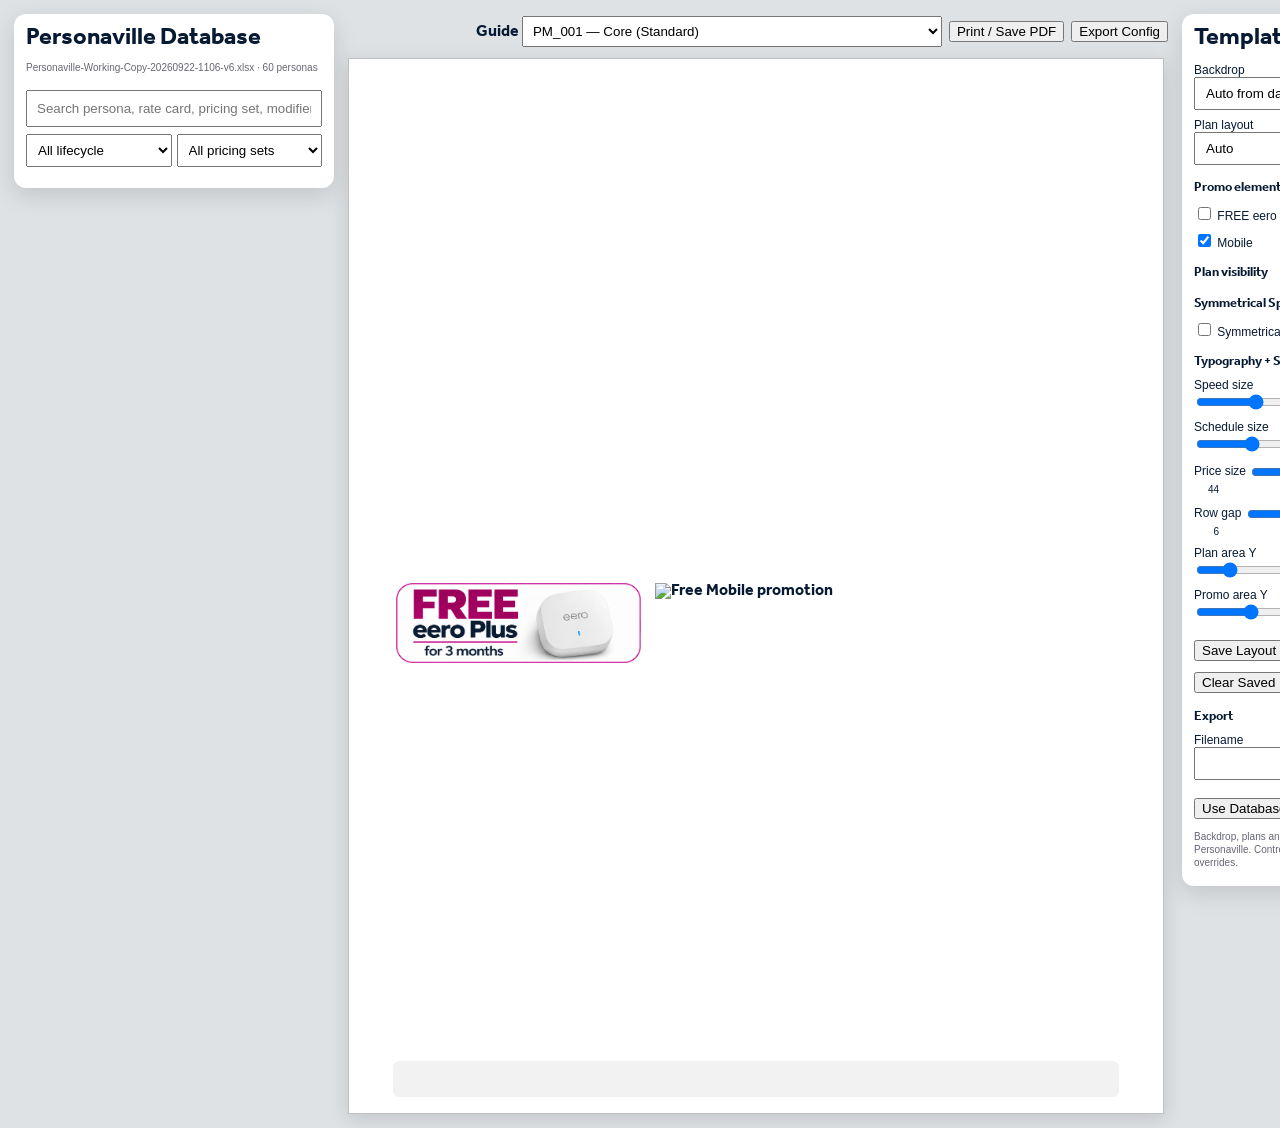
==== commit bda1d206: "Add files via upload" ====
--- a/index.html
+++ b/index.html
@@ -18,7 +18,6 @@
 <option value="fiberInternetEquipSym">Fiber Internet + Equipment + Symmetrical</option>
 </select></label><label>Plan layout<select id="layout"><option value="auto">Auto</option><option value="2">2 Speeds</option><option value="3">3 Speeds</option><option value="4">4 Speeds</option></select></label><h3>Promo elements</h3><label><input id="teero" type="checkbox"> FREE eero Plus</label><label><input id="tmobile" type="checkbox" checked> Mobile</label><h3>Plan visibility</h3><div id="ptoggles"></div><h3>Symmetrical Speed</h3>
 <label><input id="tsym" type="checkbox"> Symmetrical connection</label>
-<label>Bug style<select id="symStyle"><option value="gauge">Gauge</option><option value="arrows">Up / Down</option></select></label>
 <h3>Typography + Spacing</h3>
 <label>Speed size <input id="speedSize" type="range" min="22" max="42" value="30"><output id="speedSizeOut">30</output></label>
 <label>Schedule size <input id="scheduleSize" type="range" min="8" max="16" value="11"><output id="scheduleSizeOut">11</output></label>
--- a/styles.css
+++ b/styles.css
@@ -8,7 +8,4 @@
 .promo-img{display:block;object-fit:contain;object-position:left top}
 .eero-img{width:245px;max-height:105px}
 .mobile-img{width:245px;max-height:90px}
-.sym-bug{display:inline-flex;vertical-align:middle;margin-left:7px;width:27px;height:27px;border:2px solid #9b319e;border-radius:50%;align-items:center;justify-content:center;color:#9b319e;font:bold 13px Arial;line-height:1}
-.sym-bug.gauge:before{content:"↕";font-size:17px}
-.sym-bug.arrows:before{content:"⇅";font-size:17px}
 .builder input[type=range]{width:145px;vertical-align:middle}.builder output{display:inline-block;min-width:25px;text-align:right;font:10px Arial}
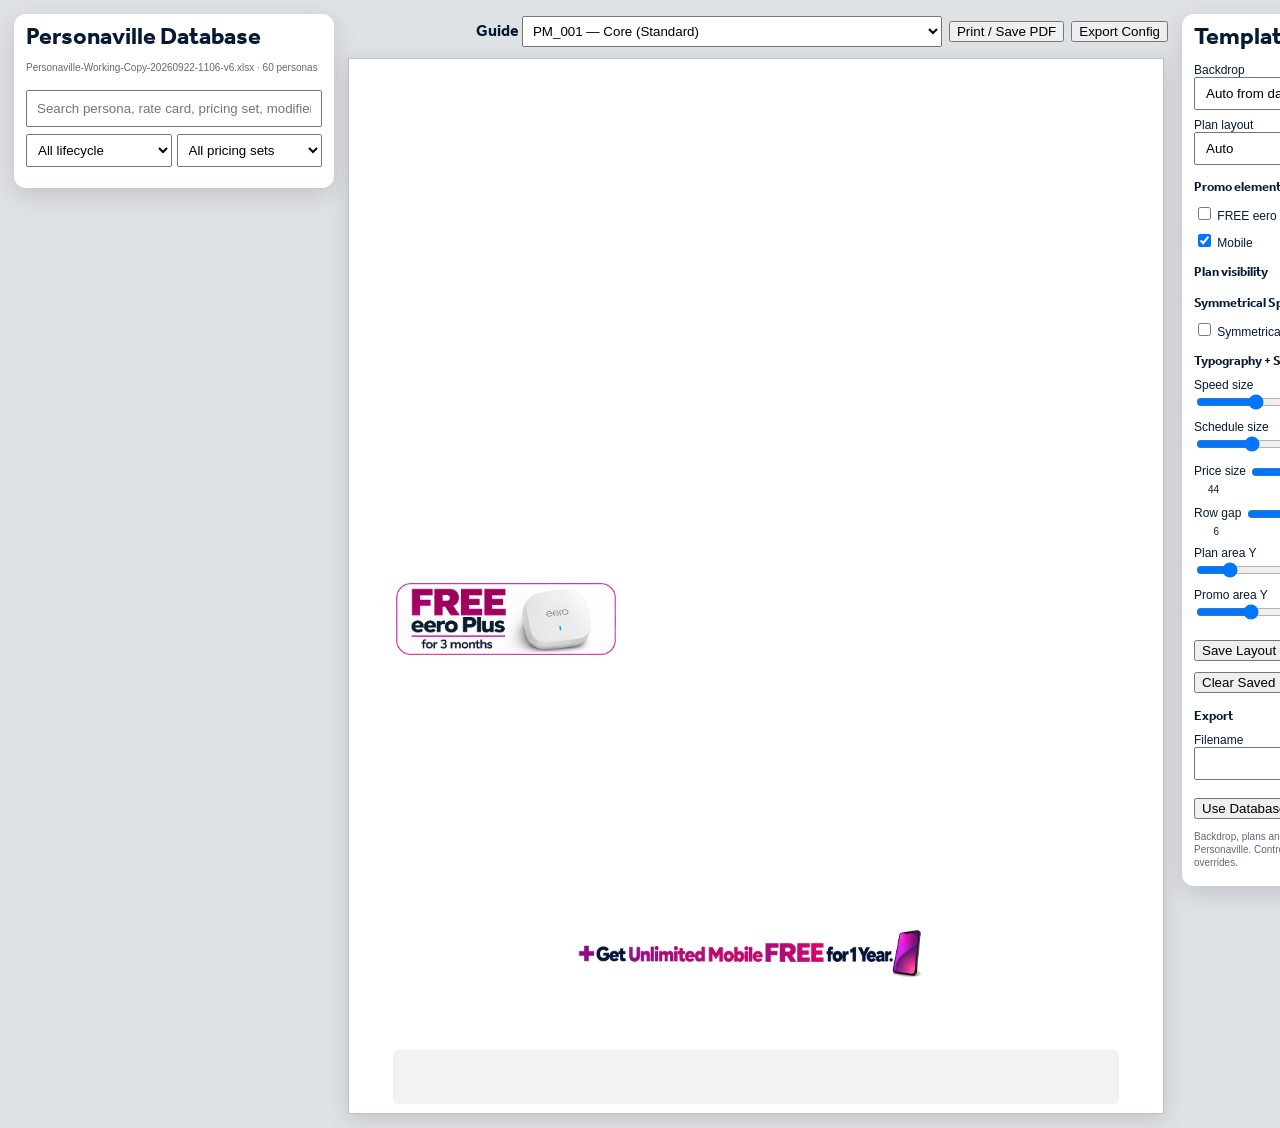
==== commit c798bf86: "Add files via upload" ====
--- a/index.html
+++ b/index.html
@@ -4,8 +4,9 @@
 <main><div class="toolbar no-print"><label>Guide <select id="guide"></select></label><button id="exportPdf">Print / Save PDF</button><button id="exportJson">Export Config</button></div>
 <article class="sheet"><img id="backdrop" class="backdrop" alt=""><div class="overlay"><section id="plans" class="plans"></section><section id="promoZone" class="promo-zone">
 <img id="eero" class="promo-img eero-img" src="./assets/SPK-_0001_persona-3MFree.png" alt="FREE eero Plus for 3 months">
-<img id="mobile" class="promo-img mobile-img" src="./assets/Plus_Free_Mobile.png" alt="Free Mobile promotion">
-</section><div id="legal" class="legal"></div></div></article></main>
+</section>
+<img id="mobile" class="promo-img mobile-img mobile-footer-line" src="./assets/Plus_Free_Mobile.png" alt="Free Mobile promotion">
+<div id="legal" class="legal"></div></div></article></main>
 <aside class="builder no-print"><h2>Template Builder</h2><label>Backdrop<select id="backdropMode">
 <option value="auto">Auto from database</option>
 <option value="fiberFueled">Fiber-Fueled</option>
--- a/styles.css
+++ b/styles.css
@@ -1,11 +1,15 @@
-@font-face{font-family:Effra;src:url("./assets/fonts/Effra Bold.ttf")}*{box-sizing:border-box}body{margin:0;background:#dfe2e5;color:#071a33;font-family:Effra,Arial}.app{display:grid;grid-template-columns:320px 820px 235px;gap:14px;padding:14px;align-items:start}.db,.builder{background:#fff;border-radius:12px;padding:12px;position:sticky;top:14px;max-height:calc(100vh - 28px);overflow:auto;box-shadow:0 7px 25px #0002}.db h2,.builder h2{margin:0 0 4px}.db small{font:10px Arial;color:#667}.db>input{width:100%;padding:9px;margin:12px 0 7px}.filters{display:grid;grid-template-columns:1fr 1fr;gap:5px}.filters select,.builder select,.builder input[type=text],.builder #filename{width:100%;padding:7px}.db #count{font:11px Arial;margin:9px 0}.card{width:100%;text-align:left;background:#fff;border:1px solid #ddd;border-radius:8px;padding:8px;margin-bottom:6px}.card.active{border:2px solid #9b319e;background:#fdf9fd}.title{font:bold 12px Arial}.meta{font:10px/1.3 Arial;color:#667;margin-top:3px}.tag{display:inline-block;background:#f1e8f2;color:#823786;border-radius:10px;padding:2px 5px;font:8px Arial;margin:4px 3px 0 0}.toolbar{height:34px;display:flex;justify-content:flex-end;gap:7px;margin-bottom:10px;align-items:center}.toolbar select{width:420px;padding:6px}.sheet{position:relative;width:8.5in;height:11in;background:#fff;overflow:hidden;box-shadow:0 5px 20px #0002}.backdrop{position:absolute;inset:0;width:100%;height:100%;object-fit:fill}.overlay{position:absolute;inset:0}.plans{position:absolute;left:48px;top:210px;width:520px}.plan{display:grid;grid-template-columns:125px 220px 150px;gap:9px;align-items:center}.layout2 .plan{height:104px}.layout3 .plan{height:80px}.layout4 .plan{height:65px}.speed{font-size:30px;line-height:.95}.schedule{font-size:11px;line-height:1.15;max-height:42px;overflow:hidden}.price{white-space:nowrap}.currency{font-size:18px;vertical-align:top}.dollars{font-size:44px;letter-spacing:-2px}.cents{font-size:15px;vertical-align:top}.per{font-size:12px}.support{font-size:7px;line-height:1.12;margin-top:2px}.promo-zone{position:absolute;left:48px;top:525px;width:500px}.eero{width:250px;height:98px;border:2px solid #9b319e;border-radius:16px;padding:10px 14px;background:#fff;position:relative}.free{position:absolute;right:14px;font-size:24px;color:#ed168c}.ename{font-size:26px}.eterm{font-size:17px}.equal{display:inline-block;background:linear-gradient(100deg,#933096,#ef168b);color:#fff;border-radius:12px;padding:4px 7px;margin-top:7px;font-size:10px}.mobile{margin-top:9px;font-size:16px}.mobile b{color:#ed168c}.legal{position:absolute;left:45px;right:45px;bottom:17px;height:36px;overflow:hidden;background:#f2f2f2;border-radius:6px;padding:7px 9px;font:5.8px/1.15 Arial;color:#778}.builder label{display:block;font:12px Arial;margin:8px 0}.builder h3{font-size:13px;margin:16px 0 5px}.builder button{margin-top:10px}.note{font:10px/1.3 Arial;color:#667}@media print{@page{size:8.5in 11in;margin:0}.no-print{display:none!important}body,.app,main{margin:0!important;padding:0!important;display:block!important;background:#fff!important}.sheet{margin:0!important;box-shadow:none!important}}
+@font-face{font-family:Effra;src:url("./assets/fonts/Effra Bold.ttf")}*{box-sizing:border-box}body{margin:0;background:#dfe2e5;color:#071a33;font-family:Effra,Arial}.app{display:grid;grid-template-columns:320px 820px 235px;gap:14px;padding:14px;align-items:start}.db,.builder{background:#fff;border-radius:12px;padding:12px;position:sticky;top:14px;max-height:calc(100vh - 28px);overflow:auto;box-shadow:0 7px 25px #0002}.db h2,.builder h2{margin:0 0 4px}.db small{font:10px Arial;color:#667}.db>input{width:100%;padding:9px;margin:12px 0 7px}.filters{display:grid;grid-template-columns:1fr 1fr;gap:5px}.filters select,.builder select,.builder input[type=text],.builder #filename{width:100%;padding:7px}.db #count{font:11px Arial;margin:9px 0}.card{width:100%;text-align:left;background:#fff;border:1px solid #ddd;border-radius:8px;padding:8px;margin-bottom:6px}.card.active{border:2px solid #9b319e;background:#fdf9fd}.title{font:bold 12px Arial}.meta{font:10px/1.3 Arial;color:#667;margin-top:3px}.tag{display:inline-block;background:#f1e8f2;color:#823786;border-radius:10px;padding:2px 5px;font:8px Arial;margin:4px 3px 0 0}.toolbar{height:34px;display:flex;justify-content:flex-end;gap:7px;margin-bottom:10px;align-items:center}.toolbar select{width:420px;padding:6px}.sheet{position:relative;width:8.5in;height:11in;background:#fff;overflow:hidden;box-shadow:0 5px 20px #0002}.backdrop{position:absolute;inset:0;width:100%;height:100%;object-fit:fill}.overlay{position:absolute;inset:0}.plans{position:absolute;left:48px;top:var(--plan-y,210px);width:500px;height:245px;display:grid;align-content:stretch}.plan{display:grid;grid-template-columns:125px 220px 150px;gap:9px;align-items:center;min-height:0}.layout2{grid-template-rows:repeat(2,1fr)}.layout3{grid-template-rows:repeat(3,1fr)}.layout4{grid-template-rows:repeat(4,1fr)}.speed{font-size:30px;line-height:.95}.schedule{font-size:11px;line-height:1.12;overflow:visible}.price{white-space:nowrap}.currency{font-size:18px;vertical-align:top}.dollars{font-size:44px;letter-spacing:-2px}.cents{font-size:15px;vertical-align:top}.per{font-size:12px}.support{font-size:7px;line-height:1.12;margin-top:2px}.promo-zone{position:absolute;left:48px;top:var(--promo-y,500px);width:330px;max-height:155px;display:flex;flex-direction:column;align-items:flex-start;justify-content:flex-start;gap:8px;overflow:hidden}.eero{width:250px;height:98px;border:2px solid #9b319e;border-radius:16px;padding:10px 14px;background:#fff;position:relative}.free{position:absolute;right:14px;font-size:24px;color:#ed168c}.ename{font-size:26px}.eterm{font-size:17px}.equal{display:inline-block;background:linear-gradient(100deg,#933096,#ef168b);color:#fff;border-radius:12px;padding:4px 7px;margin-top:7px;font-size:10px}.legal{position:absolute;left:45px;right:45px;bottom:10px;min-height:54px;max-height:78px;overflow:hidden;background:#f2f2f2;border-radius:6px;padding:6px 9px;font-family:Arial,sans-serif;font-size:6pt;line-height:1.08;color:#778;box-sizing:border-box}.builder label{display:block;font:12px Arial;margin:8px 0}.builder h3{font-size:13px;margin:16px 0 5px}.builder button{margin-top:10px}.note{font:10px/1.3 Arial;color:#667}@media print{@page{size:8.5in 11in;margin:0}.no-print{display:none!important}body,.app,main{margin:0!important;padding:0!important;display:block!important;background:#fff!important}.sheet{margin:0!important;box-shadow:none!important}}
 /* v3 builder controls + real promo assets */
 .plans{top:var(--plan-y,210px);gap:var(--row-gap,6px)}
 .speed{font-size:var(--speed-size,30px)}
 .schedule{font-size:var(--schedule-size,11px)}
 .dollars{font-size:var(--price-size,44px)}
-.promo-zone{top:var(--promo-y,525px);display:flex;align-items:flex-start;gap:14px}
-.promo-img{display:block;object-fit:contain;object-position:left top}
-.eero-img{width:245px;max-height:105px}
-.mobile-img{width:245px;max-height:90px}
+.promo-zone{top:var(--promo-y,525px);display:block}
+.promo-img{display:block;object-fit:contain;object-position:left top;flex:0 0 auto}
+.eero-img{width:300px;max-height:72px}
+.mobile-img{width:360px;max-height:72px}.mobile-footer-line{position:absolute;left:50%;bottom:132px;transform:translateX(-50%);object-position:center bottom;z-index:4}
 .builder input[type=range]{width:145px;vertical-align:middle}.builder output{display:inline-block;min-width:25px;text-align:right;font:10px Arial}
+
+.builder-actions{margin:8px 0 10px}
+.primary-action{width:100%;padding:8px 10px;font-weight:700;cursor:pointer}
+.builder-dirty .primary-action{outline:2px solid currentColor}
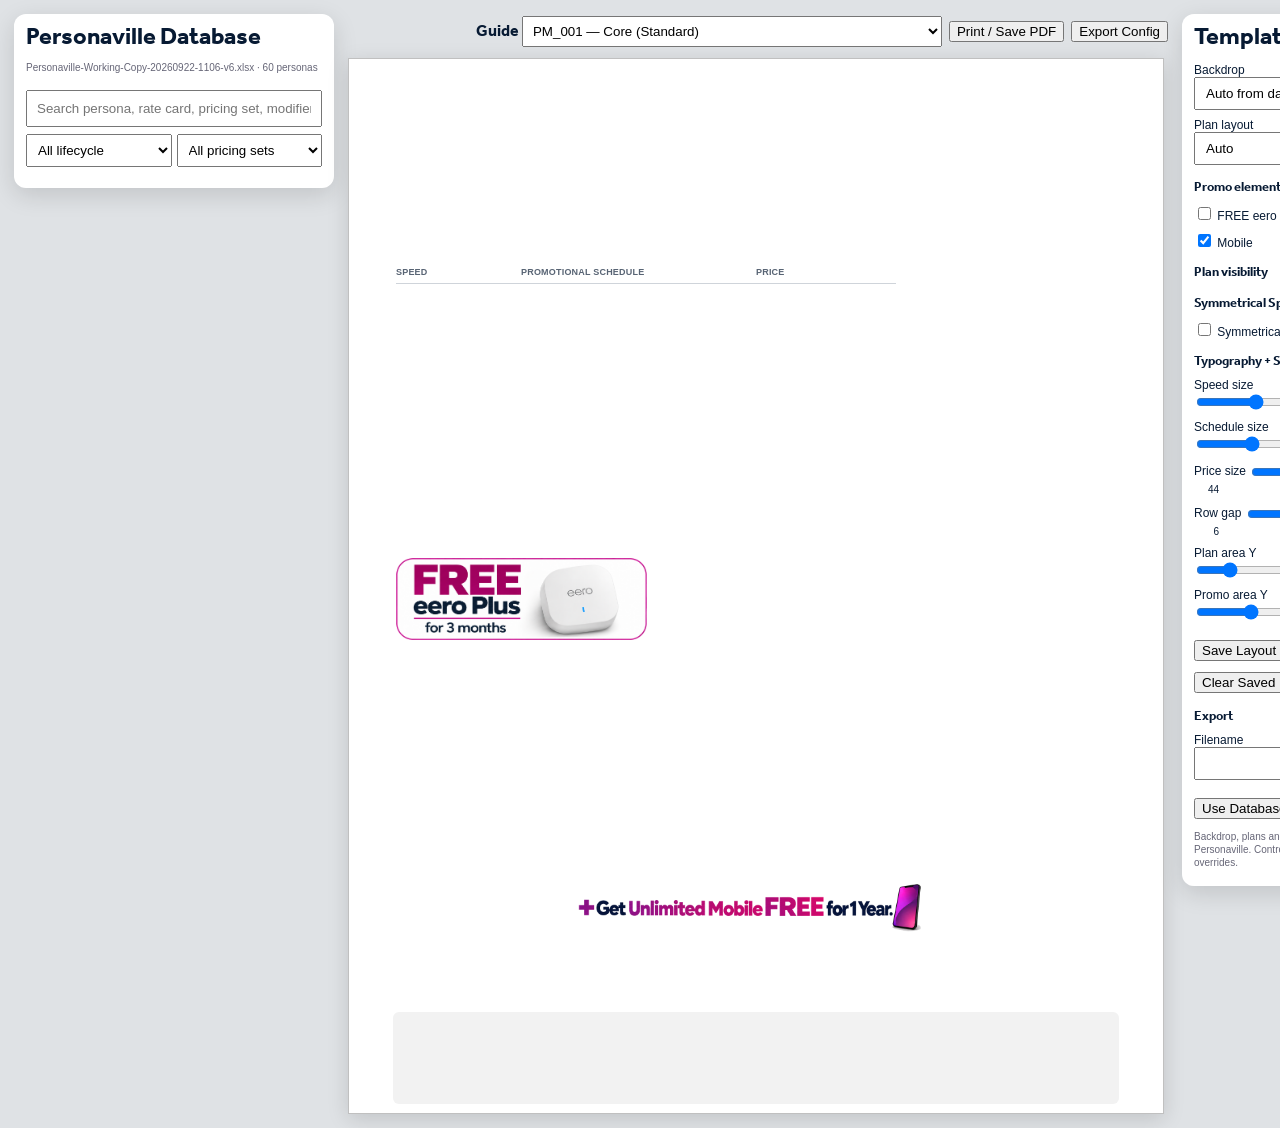
==== commit 2e477e81: "Add files via upload" ====
--- a/index.html
+++ b/index.html
@@ -2,7 +2,10 @@
 <div class="app">
 <aside class="db no-print"><h2>Personaville Database</h2><small id="source"></small><input id="search" placeholder="Search persona, rate card, pricing set, modifier..."><div class="filters"><select id="life"><option value="">All lifecycle</option><option>Current</option><option>Scheduled</option></select><select id="pricing"><option value="">All pricing sets</option></select></div><div id="count"></div><div id="rows"></div></aside>
 <main><div class="toolbar no-print"><label>Guide <select id="guide"></select></label><button id="exportPdf">Print / Save PDF</button><button id="exportJson">Export Config</button></div>
-<article class="sheet"><img id="backdrop" class="backdrop" alt=""><div class="overlay"><section id="plans" class="plans"></section><section id="promoZone" class="promo-zone">
+<article class="sheet"><img id="backdrop" class="backdrop" alt=""><div class="overlay"><section id="plansFrame" class="plans-frame">
+  <div class="plan-table-head"><span>Speed</span><span>Promotional Schedule</span><span>Price</span></div>
+  <section id="plans" class="plans"></section>
+</section><section id="promoZone" class="promo-zone">
 <img id="eero" class="promo-img eero-img" src="./assets/SPK-_0001_persona-3MFree.png" alt="FREE eero Plus for 3 months">
 </section>
 <img id="mobile" class="promo-img mobile-img mobile-footer-line" src="./assets/Plus_Free_Mobile.png" alt="Free Mobile promotion">
--- a/styles.css
+++ b/styles.css
@@ -13,3 +13,123 @@
 .builder-actions{margin:8px 0 10px}
 .primary-action{width:100%;padding:8px 10px;font-weight:700;cursor:pointer}
 .builder-dirty .primary-action{outline:2px solid currentColor}
+
+/* v9 — simple table treatment for plan/pricing frame */
+.plans-frame{
+  position:absolute;
+  left:48px;
+  top:var(--plan-y,210px);
+  width:500px;
+  height:270px;
+  box-sizing:border-box;
+}
+.plan-table-head{
+  display:grid;
+  grid-template-columns:125px 235px 140px;
+  align-items:end;
+  padding:0 0 5px;
+  border-bottom:1px solid #cfd4da;
+  font:700 9px/1.1 Arial,sans-serif;
+  text-transform:uppercase;
+  letter-spacing:.2px;
+  color:#586474;
+}
+.plans{
+  position:static !important;
+  width:100% !important;
+  height:auto !important;
+  display:table !important;
+  table-layout:fixed;
+  border-collapse:collapse;
+}
+.plans .plan.table-row{
+  display:grid !important;
+  grid-template-columns:125px 235px 140px !important;
+  gap:0 !important;
+  min-height:52px;
+  height:auto !important;
+  align-items:center;
+  border-bottom:1px solid #e1e4e8;
+}
+.plans .speed{
+  font-size:var(--speed-size,30px);
+  line-height:.95;
+  font-weight:700;
+  padding:8px 8px 8px 0;
+}
+.plans .schedule{
+  font-size:var(--schedule-size,11px);
+  line-height:1.16;
+  padding:8px 12px 8px 0;
+  max-height:none !important;
+  overflow:visible !important;
+}
+.plans .price-cell{
+  padding:6px 0 5px 10px;
+  border-left:1px solid #e1e4e8;
+}
+.plans .price{
+  font-size:var(--price-size,44px);
+  line-height:.9;
+  font-weight:700;
+}
+.plans .term{font-size:10px;font-weight:700;margin-left:2px}
+.plans .support{
+  margin-top:5px;
+  font:6.5px/1.15 Arial,sans-serif;
+  max-width:135px;
+}
+
+/* v9 — promo stack stays left and eero is given a real visible footprint */
+.promo-zone{
+  position:absolute !important;
+  left:48px !important;
+  top:var(--promo-y,500px) !important;
+  width:330px !important;
+  max-height:145px !important;
+  display:flex !important;
+  flex-direction:column !important;
+  align-items:flex-start !important;
+  gap:8px !important;
+  overflow:visible !important;
+}
+.eero-img{
+  width:300px !important;
+  height:auto !important;
+  max-height:82px !important;
+  object-fit:contain !important;
+  object-position:left center !important;
+}
+
+/* v9 — mobile belongs ABOVE the branded footer, not inside it */
+.mobile-footer-line{
+  position:absolute !important;
+  left:50% !important;
+  bottom:178px !important;
+  width:360px !important;
+  max-height:62px !important;
+  transform:translateX(-50%) !important;
+  object-fit:contain !important;
+  object-position:center center !important;
+  z-index:5 !important;
+}
+
+/* v9 — legal: minimum 6pt and enough height to show the complete copy */
+.legal{
+  position:absolute !important;
+  left:45px !important;
+  right:45px !important;
+  bottom:10px !important;
+  height:92px !important;
+  min-height:92px !important;
+  max-height:92px !important;
+  overflow:visible !important;
+  box-sizing:border-box !important;
+  padding:6px 9px !important;
+  border-radius:6px !important;
+  background:#f2f2f2 !important;
+  font-family:Arial,sans-serif !important;
+  font-size:6pt !important;
+  line-height:1.05 !important;
+  color:#778 !important;
+}
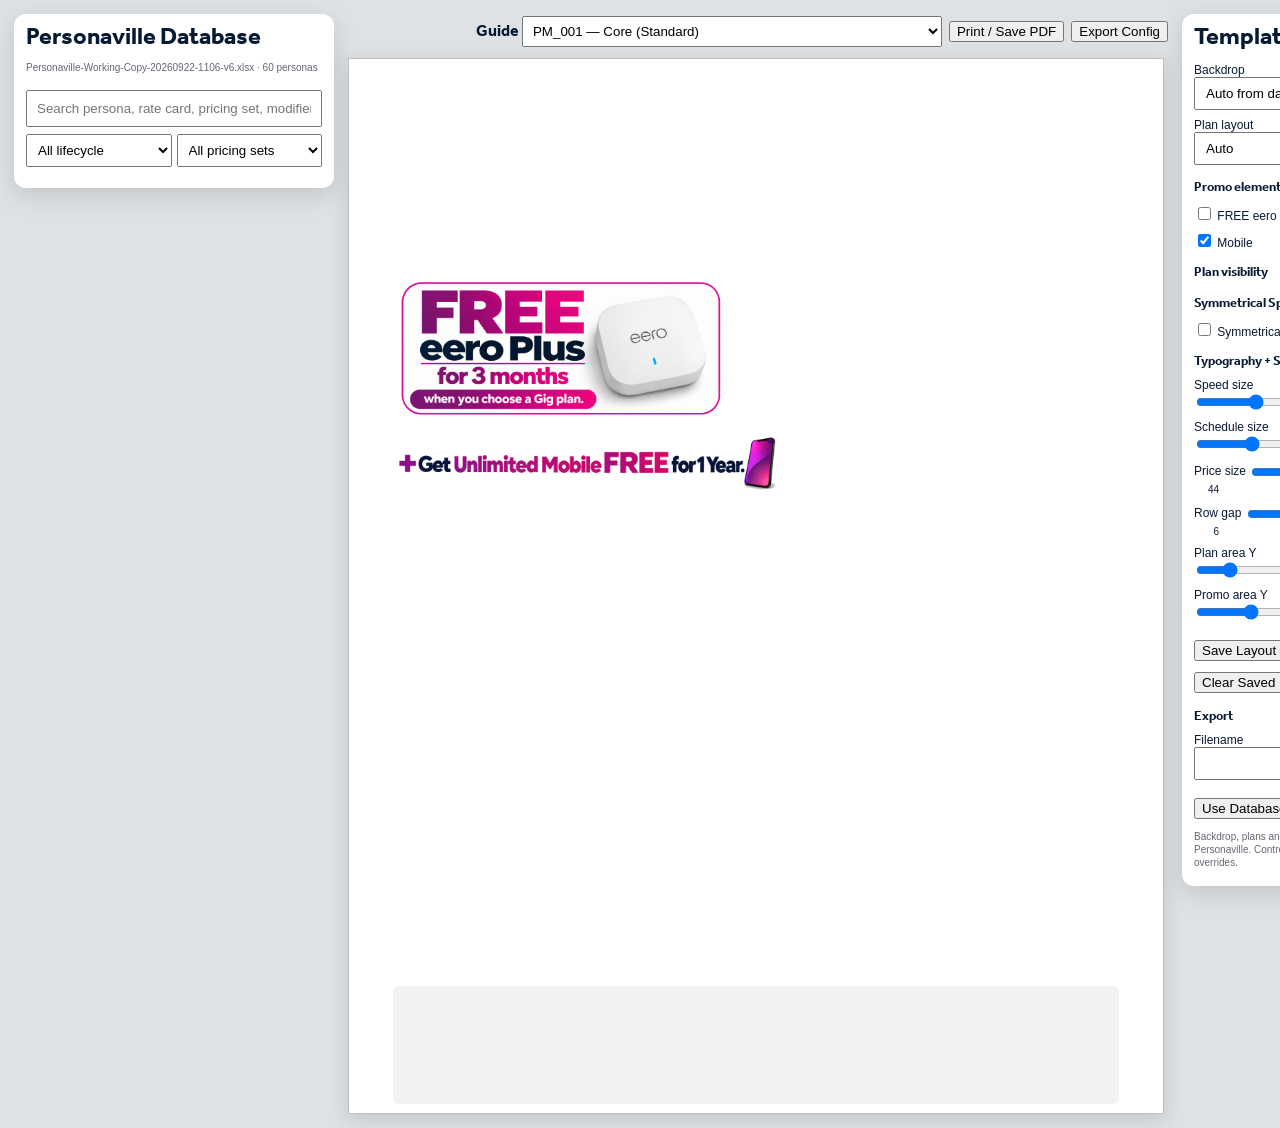
==== commit f87c6e3c: "Add files via upload" ====
--- a/index.html
+++ b/index.html
@@ -2,13 +2,13 @@
 <div class="app">
 <aside class="db no-print"><h2>Personaville Database</h2><small id="source"></small><input id="search" placeholder="Search persona, rate card, pricing set, modifier..."><div class="filters"><select id="life"><option value="">All lifecycle</option><option>Current</option><option>Scheduled</option></select><select id="pricing"><option value="">All pricing sets</option></select></div><div id="count"></div><div id="rows"></div></aside>
 <main><div class="toolbar no-print"><label>Guide <select id="guide"></select></label><button id="exportPdf">Print / Save PDF</button><button id="exportJson">Export Config</button></div>
-<article class="sheet"><img id="backdrop" class="backdrop" alt=""><div class="overlay"><section id="plansFrame" class="plans-frame">
-  <div class="plan-table-head"><span>Speed</span><span>Promotional Schedule</span><span>Price</span></div>
+<article class="sheet"><img id="backdrop" class="backdrop" alt=""><div class="overlay"><section id="contentFrame" class="content-frame">
   <section id="plans" class="plans"></section>
-</section><section id="promoZone" class="promo-zone">
-<img id="eero" class="promo-img eero-img" src="./assets/SPK-_0001_persona-3MFree.png" alt="FREE eero Plus for 3 months">
+  <section id="promoZone" class="promo-stack">
+    <img id="eero" class="promo-img eero-img" src="./assets/SPK-_0001_persona-3MFree.png" alt="FREE eero Plus for 3 months">
+  </section>
+  <img id="mobile" class="promo-img mobile-img" src="./assets/Plus_Free_Mobile.png" alt="Get Unlimited Mobile FREE for 1 Year">
 </section>
-<img id="mobile" class="promo-img mobile-img mobile-footer-line" src="./assets/Plus_Free_Mobile.png" alt="Free Mobile promotion">
 <div id="legal" class="legal"></div></div></article></main>
 <aside class="builder no-print"><h2>Template Builder</h2><label>Backdrop<select id="backdropMode">
 <option value="auto">Auto from database</option>
--- a/styles.css
+++ b/styles.css
@@ -133,3 +133,201 @@
   line-height:1.05 !important;
   color:#778 !important;
 }
+
+/* v10 footer/promo refinements */
+.mobile-footer-line{
+  left:48px !important;
+  bottom:218px !important;
+  width:396px !important; /* +10% from 360 */
+  max-height:68px !important;
+  transform:none !important;
+  object-position:left center !important;
+}
+.legal{
+  left:45px !important;
+  right:45px !important;
+  bottom:10px !important;
+  height:118px !important;
+  min-height:118px !important;
+  max-height:118px !important;
+  overflow:hidden !important;
+  font-size:6pt !important;
+  line-height:1.05 !important;
+}
+/* Explicit promo safe-zone frame */
+.promo-zone{
+  left:48px !important;
+  width:330px !important;
+  max-height:145px !important;
+}
+
+/* v11 — ONE INVISIBLE VARIABLE CONTENT FRAME */
+.content-frame{
+  position:absolute;
+  left:48px;
+  top:var(--frame-y,210px);
+  width:520px;
+  height:690px;
+  box-sizing:border-box;
+  display:flex;
+  flex-direction:column;
+  align-items:stretch;
+  overflow:hidden;
+  z-index:3;
+}
+.content-frame .plans{
+  position:static !important;
+  width:100% !important;
+  height:auto !important;
+  display:flex !important;
+  flex-direction:column;
+  flex:0 0 auto;
+}
+.content-frame .plan-card{
+  display:block !important;
+  width:100%;
+  height:auto !important;
+  min-height:0 !important;
+  padding:4px 0 7px;
+  border:0 !important;
+  box-sizing:border-box;
+}
+.plan-main{
+  display:grid;
+  grid-template-columns:290px 230px;
+  align-items:end;
+  min-height:62px;
+}
+.content-frame .speed{
+  padding:0 !important;
+  font-size:var(--speed-size,54px) !important;
+  line-height:.88 !important;
+  font-weight:800 !important;
+  letter-spacing:-2px;
+  color:#061a35;
+}
+.price-block{
+  position:relative;
+  min-height:60px;
+  padding-left:4px;
+  color:#c62b91;
+  white-space:nowrap;
+}
+.currency{
+  display:inline-block;
+  vertical-align:top;
+  margin-top:7px;
+  font-size:22px;
+  font-weight:800;
+}
+.dollars{
+  font-size:var(--price-size,62px);
+  line-height:.82;
+  font-weight:800;
+  letter-spacing:-3px;
+}
+.cents{
+  display:inline-block;
+  vertical-align:top;
+  margin-top:3px;
+  font-size:20px;
+  font-weight:800;
+}
+.price-block .term{
+  font-size:10px;
+  font-weight:800;
+  color:#ed168c;
+  margin-left:2px;
+}
+.price-block .support{
+  margin:1px 0 0 22px;
+  max-width:195px;
+  font:700 7px/1.1 Arial,sans-serif;
+  color:#061a35;
+  white-space:normal;
+}
+.speedbar{
+  position:relative;
+  width:500px;
+  height:16px;
+  margin-top:4px;
+  border-radius:10px;
+  overflow:hidden;
+  background:#0a2345;
+}
+.speedfill{
+  display:block;
+  height:100%;
+  width:74%;
+  border-radius:10px;
+  background:linear-gradient(90deg,#9e2e9e,#ed168c);
+}
+.plan-card:nth-child(1) .speedfill{width:47%}
+.plan-card:nth-child(2) .speedfill{width:74%}
+.plan-card:nth-child(3) .speedfill{width:95%}
+.plan-card:nth-child(4) .speedfill{width:95%}
+.popular{
+  position:absolute;
+  left:28px;
+  top:1px;
+  color:white;
+  font:italic 11px/14px Arial,sans-serif;
+  letter-spacing:.2px;
+}
+.content-frame .schedule{
+  padding:3px 0 0 !important;
+  font-size:var(--schedule-size,8px) !important;
+  line-height:1.1 !important;
+  color:#061a35;
+}
+
+/* 4-speed layouts compact automatically; 2/3-speed layouts get more breathing room */
+.content-frame .layout2 .plan-card{padding-bottom:16px}
+.content-frame .layout3 .plan-card{padding-bottom:10px}
+.content-frame .layout4 .plan-card{padding-bottom:5px}
+
+/* Promotions are children of the same frame and therefore stack naturally */
+.promo-stack{
+  position:static !important;
+  width:330px !important;
+  max-height:none !important;
+  margin-top:var(--promo-gap,10px);
+  display:flex !important;
+  flex-direction:column;
+  align-items:flex-start;
+  gap:8px;
+  overflow:visible !important;
+}
+.content-frame .eero-img{
+  display:block;
+  width:330px !important;
+  height:auto !important;
+  max-height:145px !important;
+  object-fit:contain;
+  object-position:left top;
+}
+.content-frame .mobile-img{
+  position:static !important;
+  display:block;
+  width:396px !important;
+  height:auto !important;
+  max-height:68px !important;
+  margin-top:14px;
+  transform:none !important;
+  object-fit:contain;
+  object-position:left center;
+  flex:0 0 auto;
+}
+
+/* No visible frame border — the frame is layout-only. */
+.content-frame{border:0;background:transparent}
+
+/* Keep legal in its dedicated footer-safe region. */
+.legal{
+  bottom:10px !important;
+  height:118px !important;
+  min-height:118px !important;
+  max-height:118px !important;
+  font-size:6pt !important;
+  overflow:hidden !important;
+}
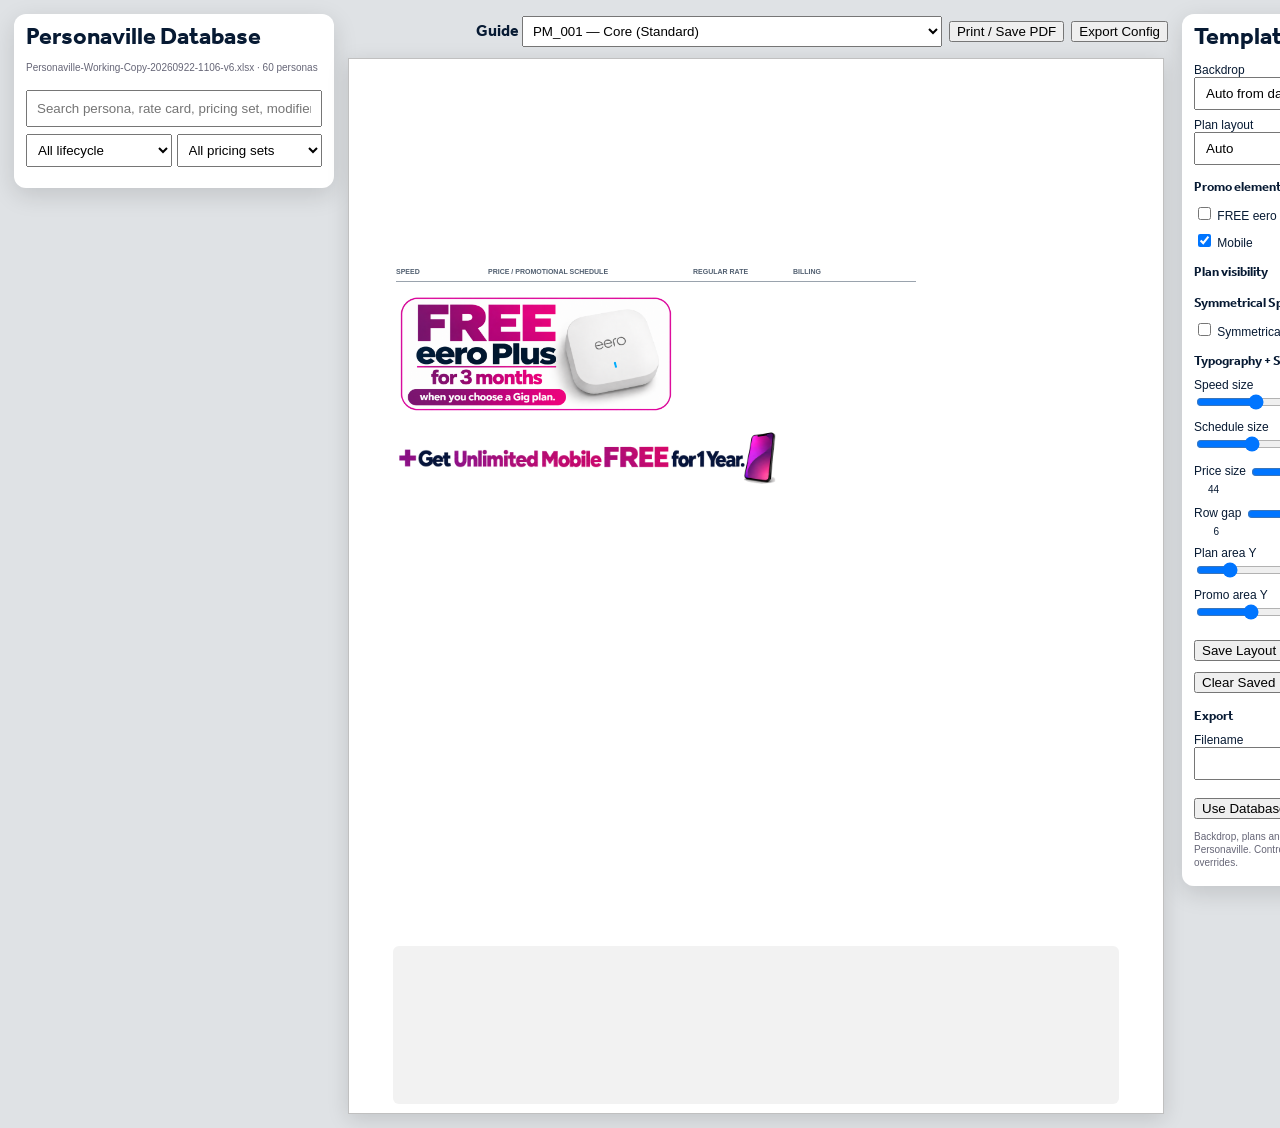
==== commit 1a2dab52: "Add files via upload" ====
--- a/index.html
+++ b/index.html
@@ -3,7 +3,10 @@
 <aside class="db no-print"><h2>Personaville Database</h2><small id="source"></small><input id="search" placeholder="Search persona, rate card, pricing set, modifier..."><div class="filters"><select id="life"><option value="">All lifecycle</option><option>Current</option><option>Scheduled</option></select><select id="pricing"><option value="">All pricing sets</option></select></div><div id="count"></div><div id="rows"></div></aside>
 <main><div class="toolbar no-print"><label>Guide <select id="guide"></select></label><button id="exportPdf">Print / Save PDF</button><button id="exportJson">Export Config</button></div>
 <article class="sheet"><img id="backdrop" class="backdrop" alt=""><div class="overlay"><section id="contentFrame" class="content-frame">
-  <section id="plans" class="plans"></section>
+  <div class="data-table-head">
+  <span>Speed</span><span>Price / Promotional Schedule</span><span>Regular Rate</span><span>Billing</span>
+</div>
+<section id="plans" class="plans"></section>
   <section id="promoZone" class="promo-stack">
     <img id="eero" class="promo-img eero-img" src="./assets/SPK-_0001_persona-3MFree.png" alt="FREE eero Plus for 3 months">
   </section>
--- a/styles.css
+++ b/styles.css
@@ -331,3 +331,80 @@
   font-size:6pt !important;
   overflow:hidden !important;
 }
+
+/* v12 — simple, durable data table inside the invisible frame */
+.content-frame{
+  left:48px !important;
+  width:520px !important;
+  height:610px !important;
+  overflow:hidden !important;
+}
+.data-table-head{
+  display:grid;
+  grid-template-columns:92px 205px 100px 123px;
+  border-bottom:1px solid #9aa3ad;
+  color:#526071;
+  font:700 7px/1.1 Arial,sans-serif;
+  text-transform:uppercase;
+}
+.data-table-head span{padding:0 6px 5px 0}
+.content-frame .plans{
+  display:block !important;
+  width:520px !important;
+}
+.content-frame .plan.data-row{
+  display:grid !important;
+  grid-template-columns:92px 205px 100px 123px !important;
+  gap:0 !important;
+  min-height:54px !important;
+  height:auto !important;
+  padding:0 !important;
+  border-bottom:1px solid #d7dce1 !important;
+  align-items:stretch !important;
+}
+.data-row .cell{
+  padding:8px 7px 7px 0;
+  box-sizing:border-box;
+  color:#061a35;
+  font:700 8px/1.15 Arial,sans-serif;
+}
+.data-row .cell + .cell{padding-left:8px;border-left:1px solid #e0e4e8}
+.data-row .speed-cell{
+  font-family:"Effra",Arial,sans-serif;
+  font-size:18px;
+  line-height:1;
+}
+.data-row .promo-cell strong{
+  display:block;
+  font-size:14px;
+  line-height:1;
+  margin-bottom:3px;
+}
+.data-row .promo-cell span{
+  display:block;
+  font-size:7.5px;
+  line-height:1.15;
+  font-weight:600;
+}
+.data-row .reg-cell,.data-row .billing-cell{font-size:7.5px;line-height:1.18}
+
+/* promos remain stacked below the rows in the same invisible frame */
+.promo-stack{margin-top:12px !important}
+.content-frame .eero-img{width:300px !important;max-height:120px !important}
+.content-frame .mobile-img{width:396px !important;max-height:68px !important;margin-top:14px !important}
+
+/* Dedicated legal zone: much taller, 6pt minimum, no clipping. */
+.legal{
+  left:45px !important;
+  right:45px !important;
+  bottom:10px !important;
+  height:158px !important;
+  min-height:158px !important;
+  max-height:none !important;
+  overflow:visible !important;
+  padding:7px 9px !important;
+  box-sizing:border-box !important;
+  font-family:Arial,sans-serif !important;
+  font-size:6pt !important;
+  line-height:1.08 !important;
+}
